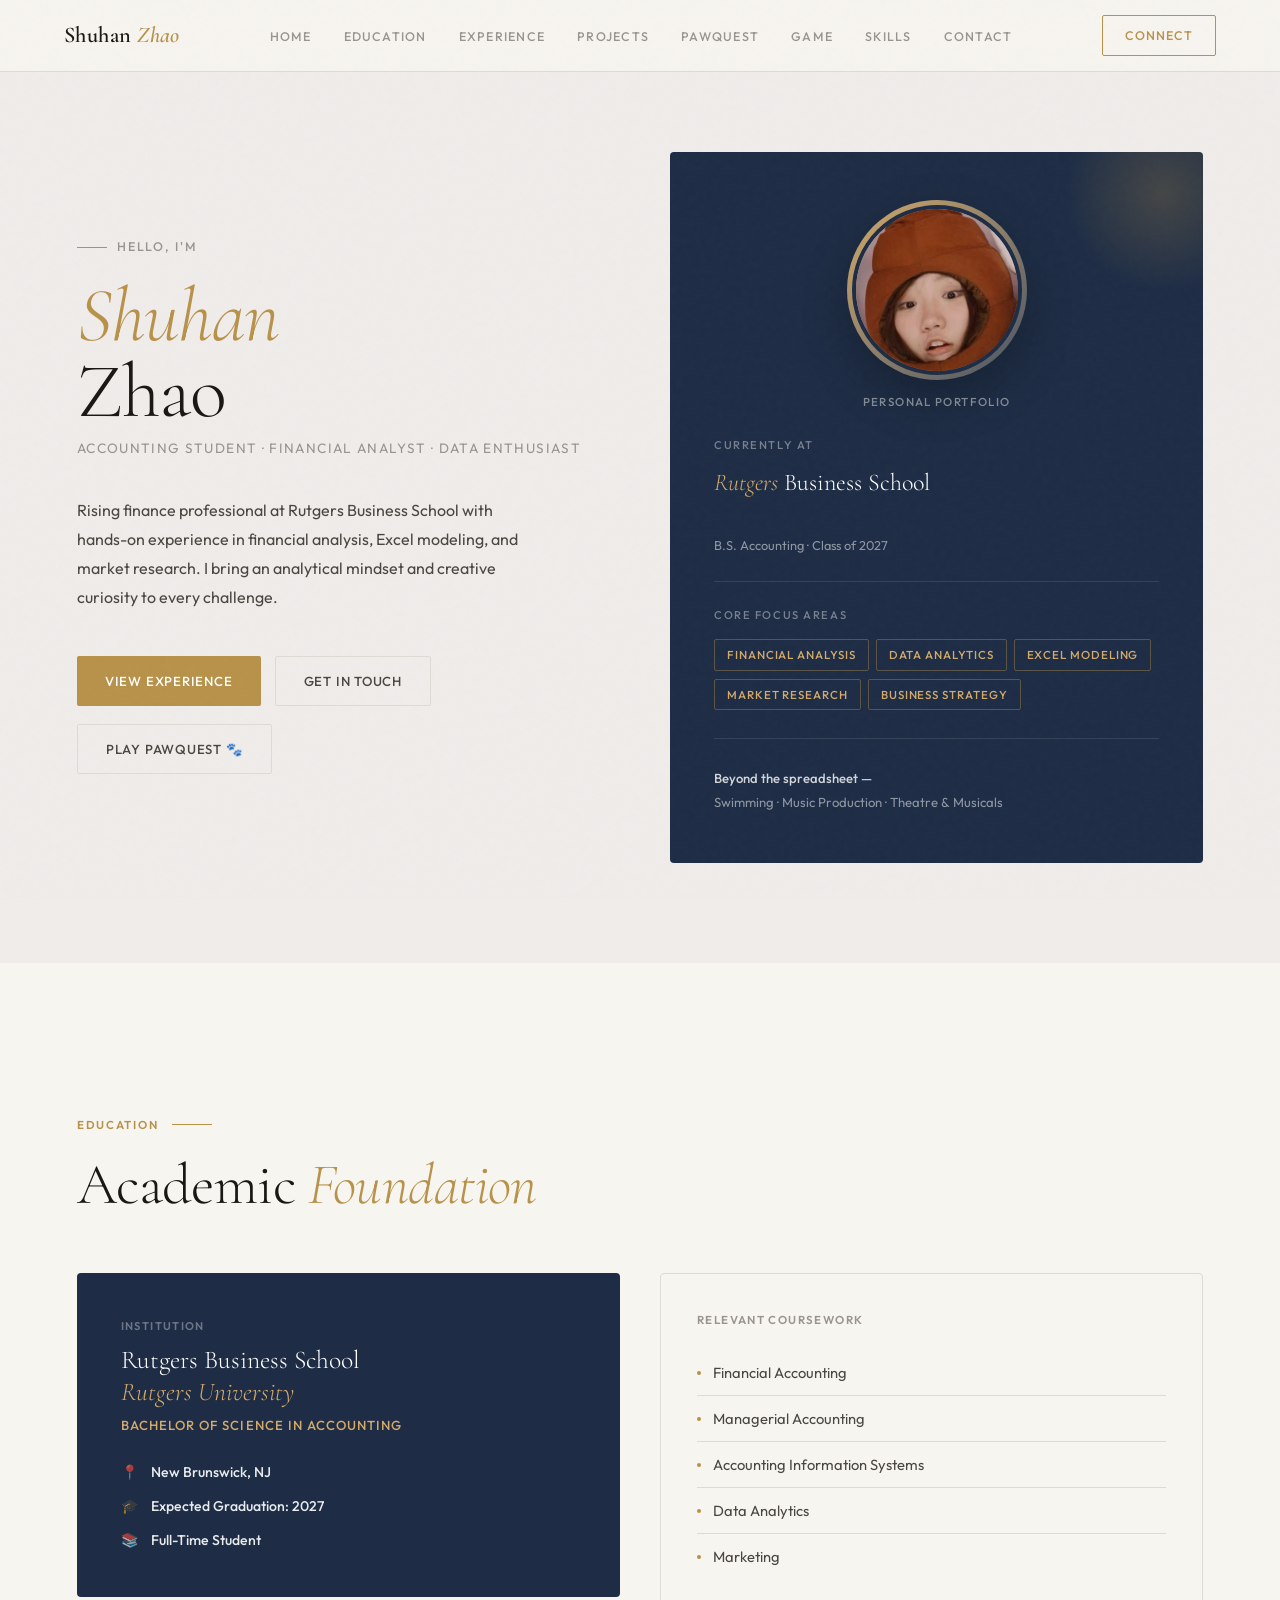
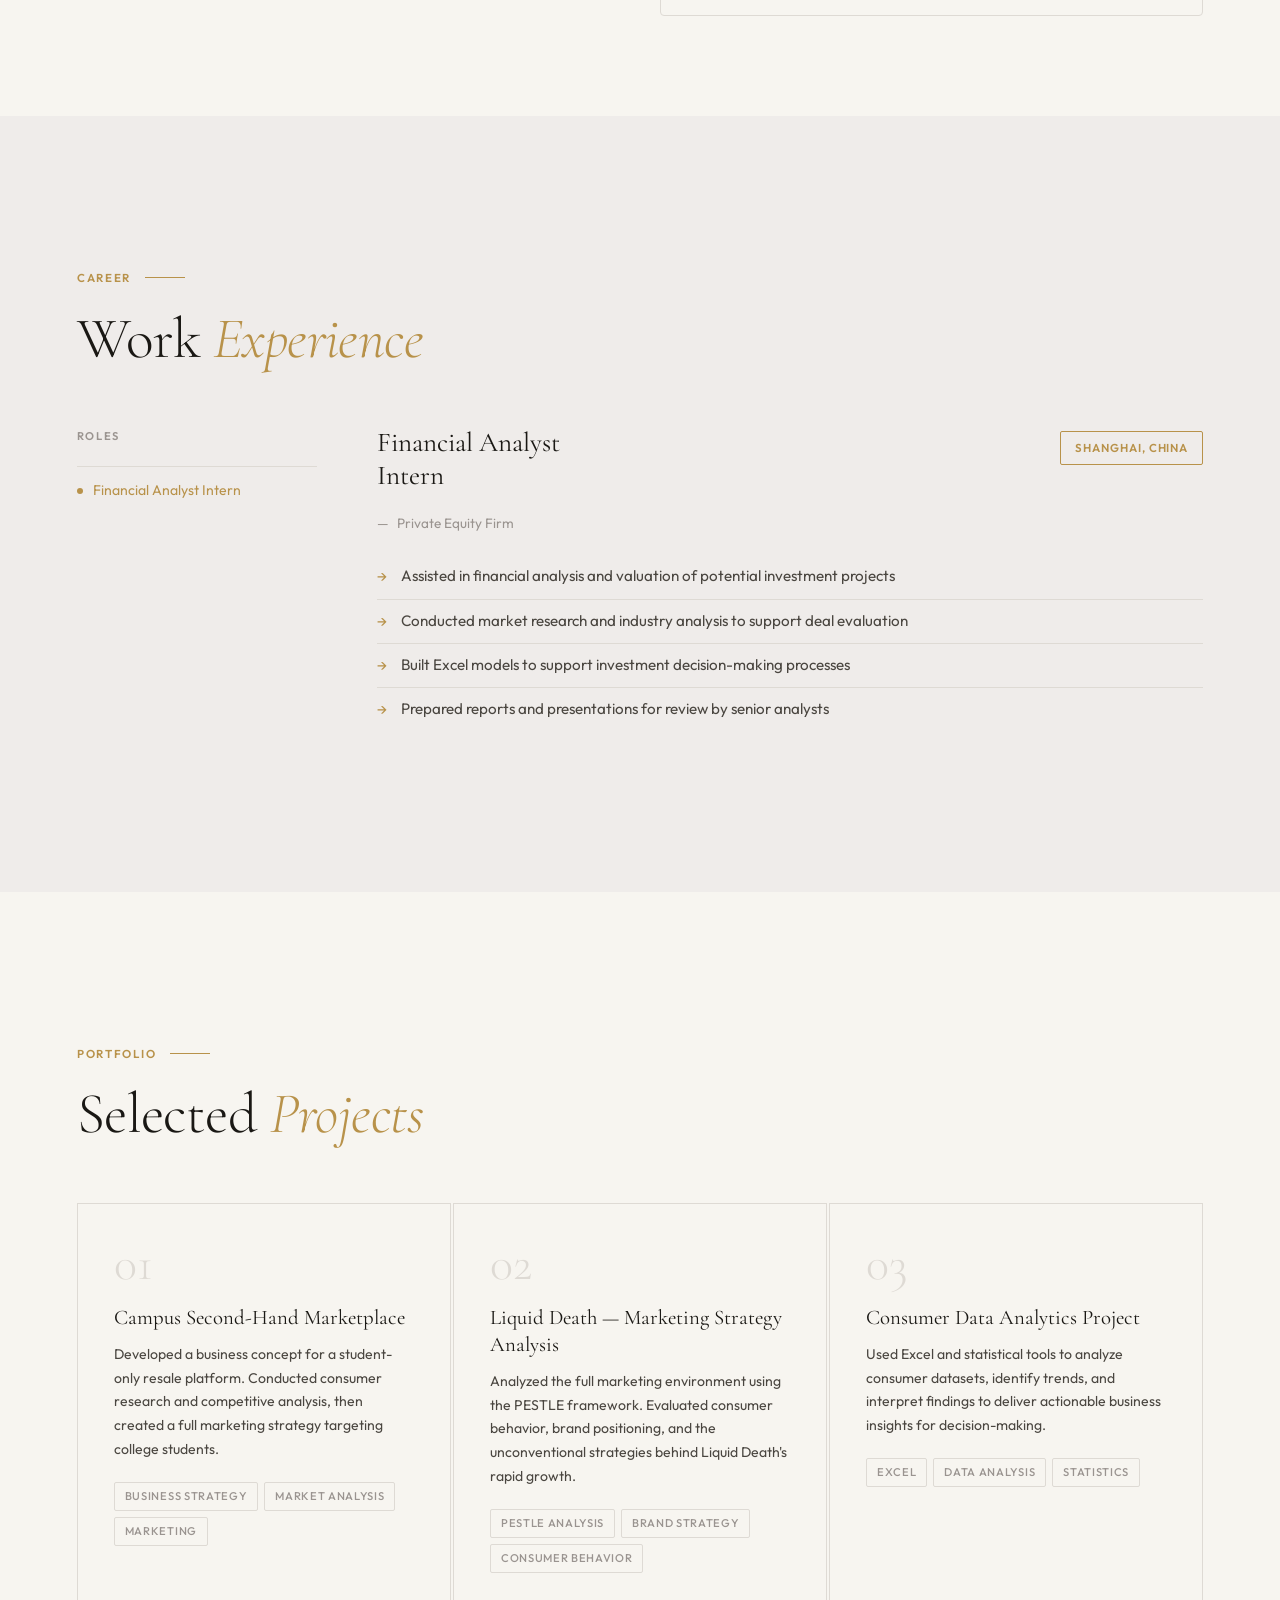
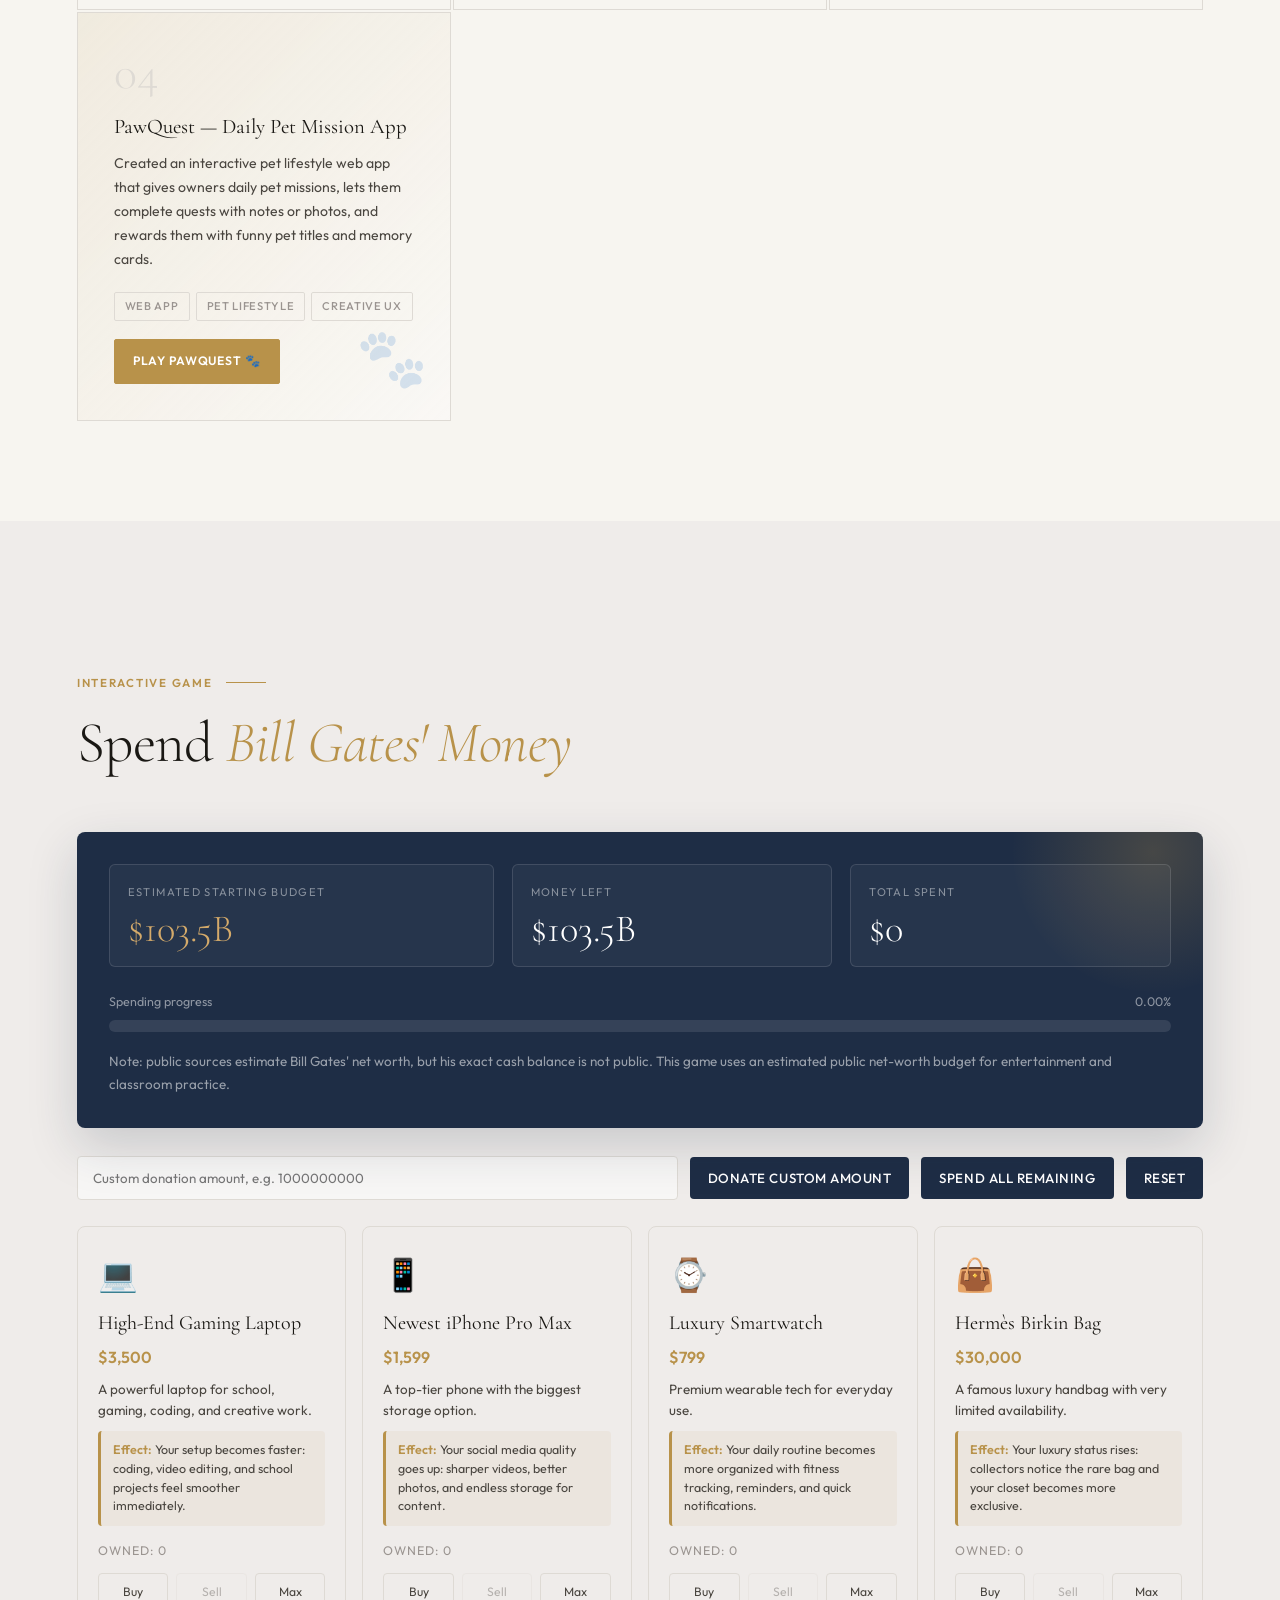
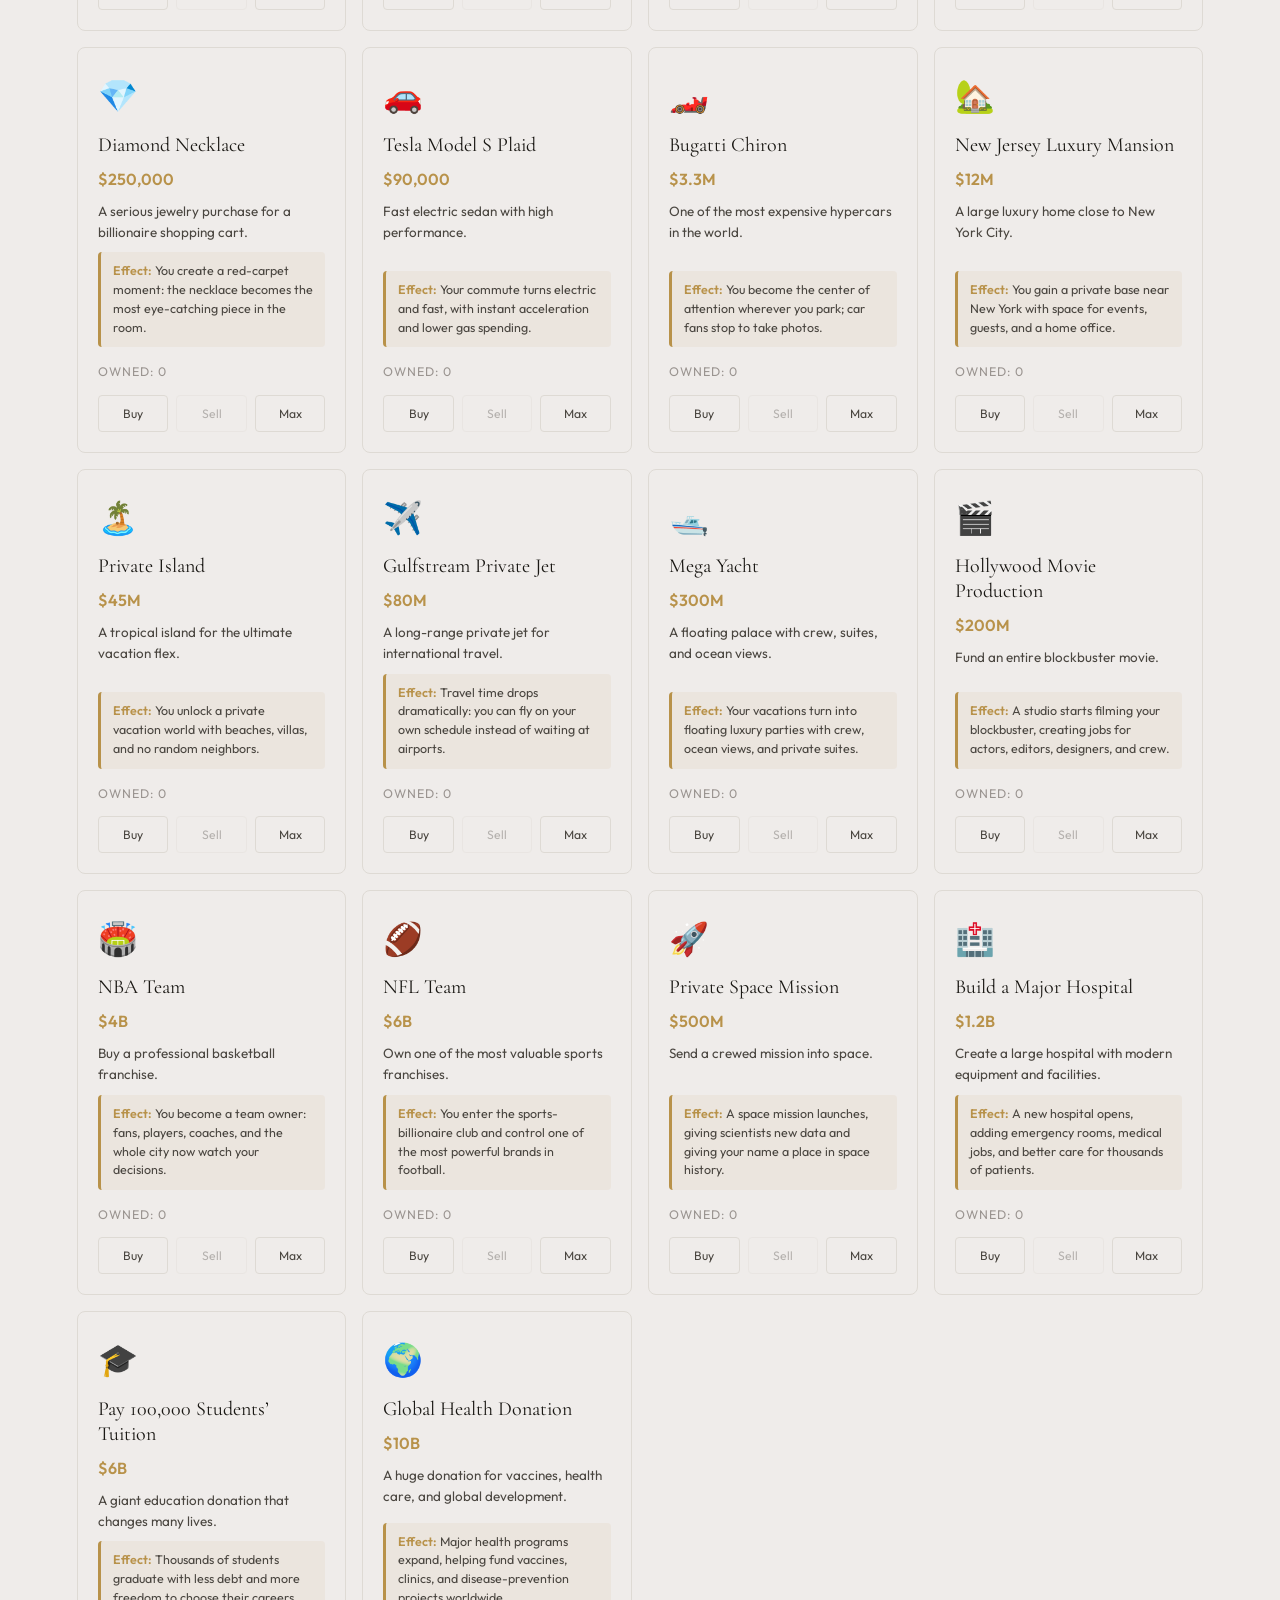
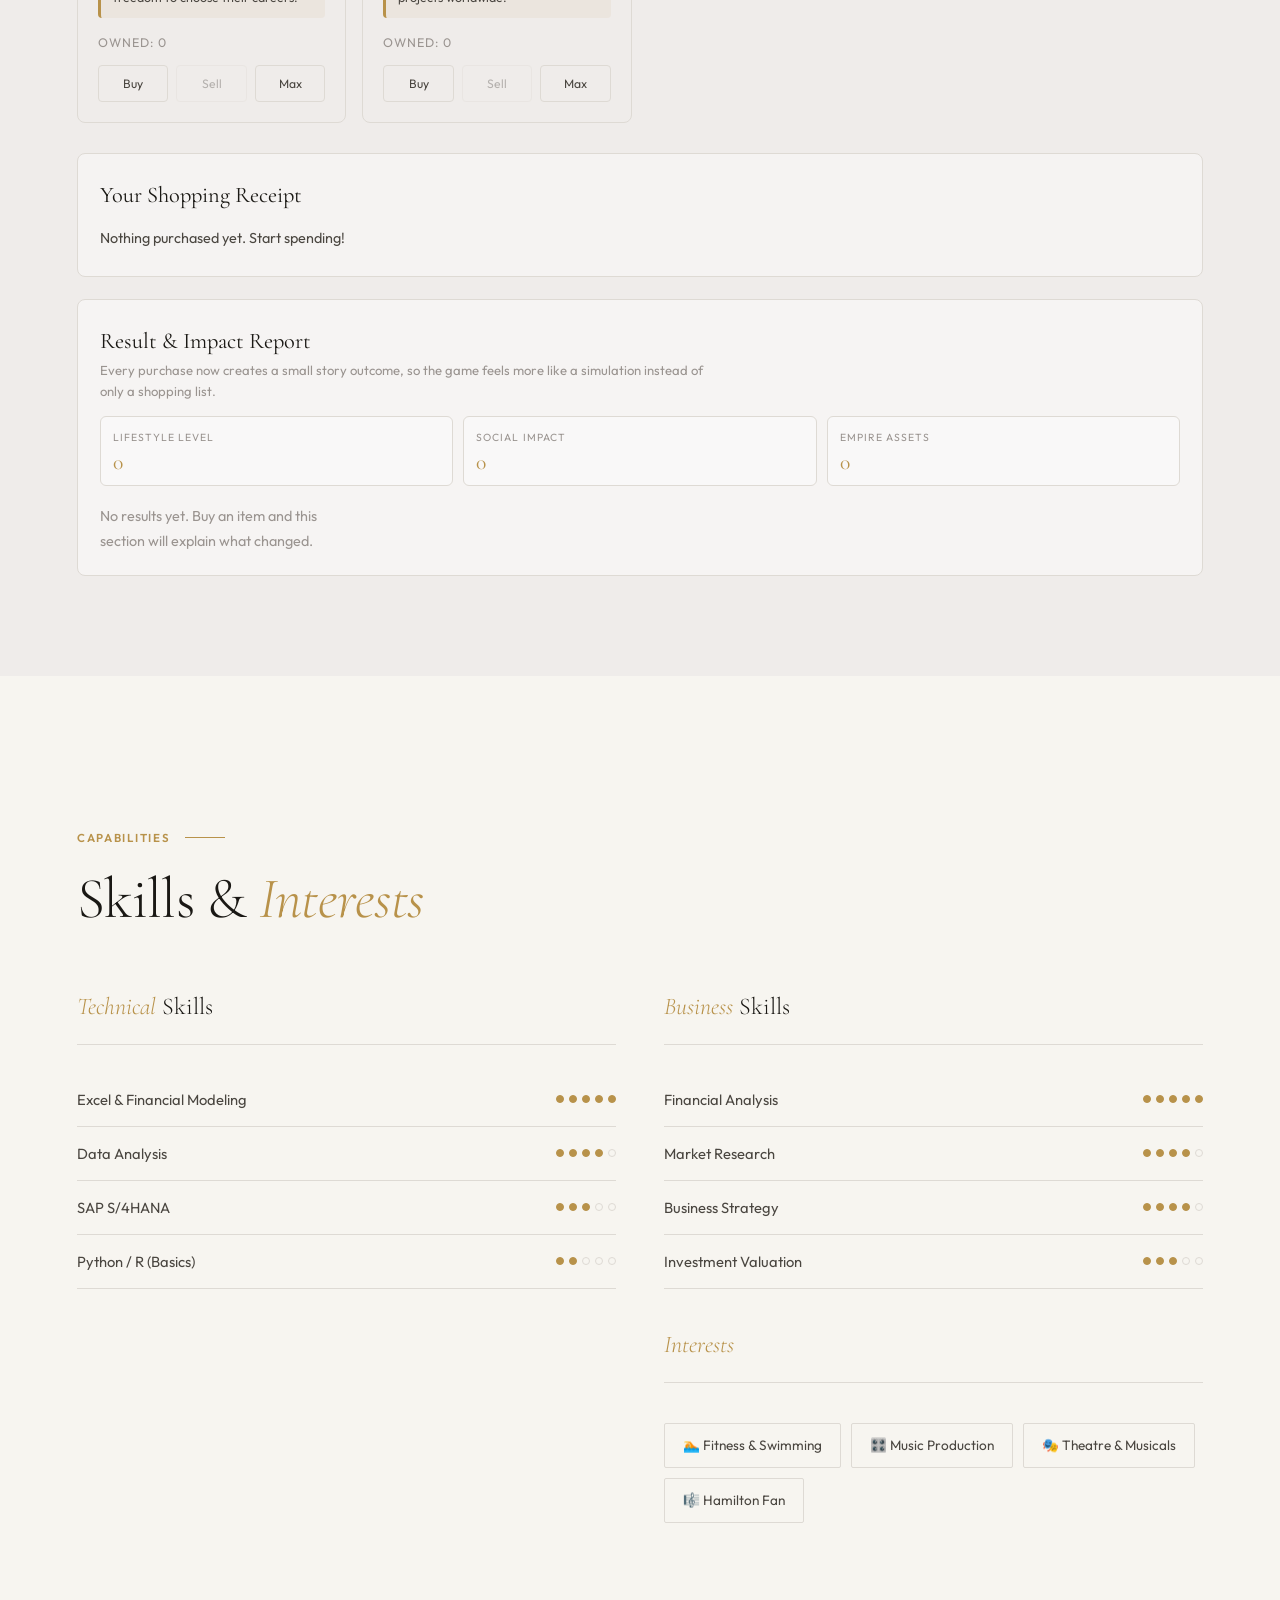
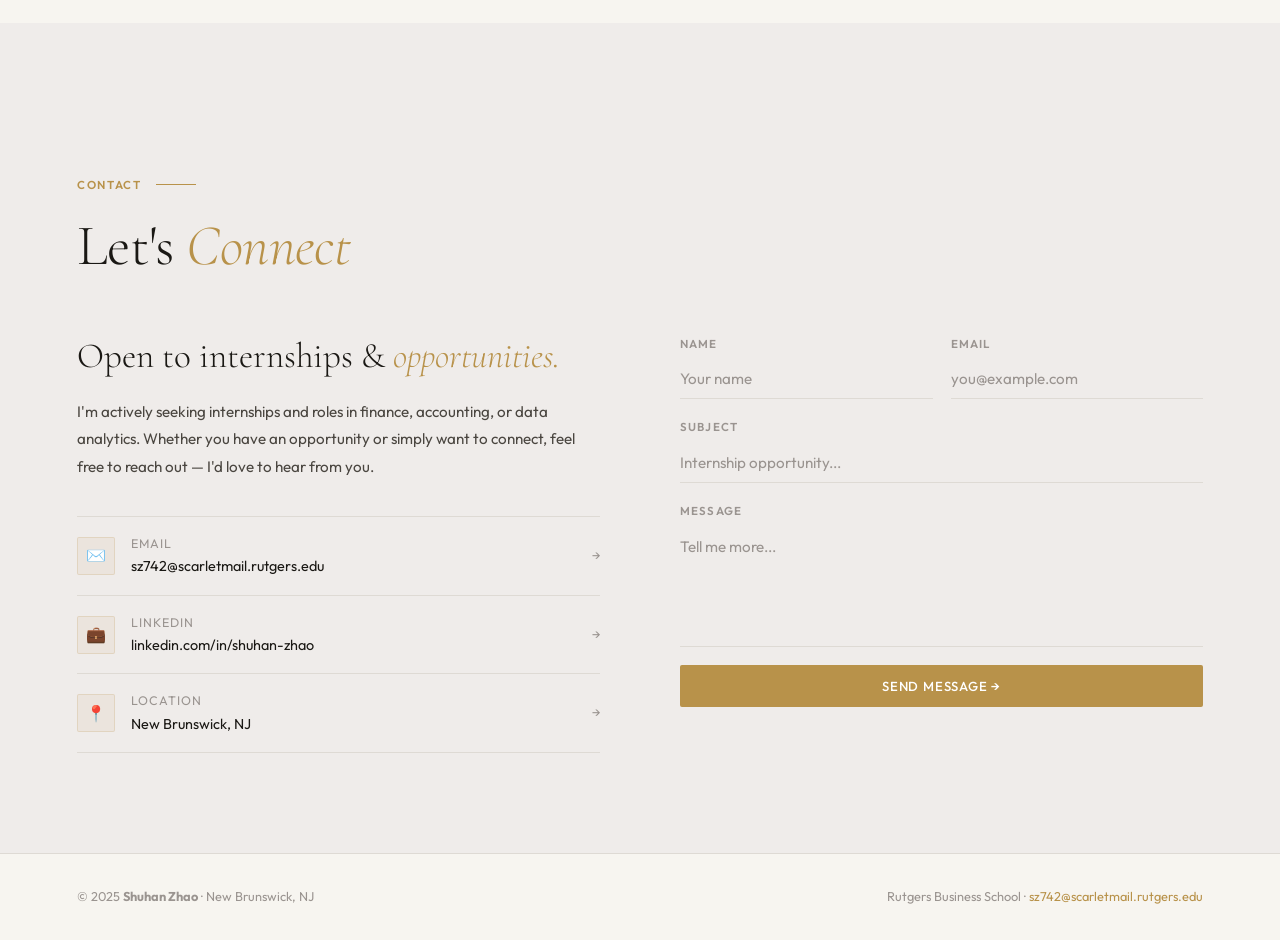
==== shuhan_portfolio_with_pawquest/index.html @ 10c771e4 "Add files via upload" ====
<!DOCTYPE html>
<html lang="en">
<head>
  <meta charset="UTF-8"/>
  <meta name="viewport" content="width=device-width, initial-scale=1.0"/>
  <title>Shuhan Zhao — Portfolio</title>
  <link rel="preconnect" href="https://fonts.googleapis.com">
  <link href="https://fonts.googleapis.com/css2?family=Cormorant+Garamond:ital,wght@0,300;0,400;0,600;0,700;1,300;1,400&family=Outfit:wght@300;400;500;600&display=swap" rel="stylesheet">
  <style>
    *, *::before, *::after { box-sizing: border-box; margin: 0; padding: 0; }
    :root {
      --bg:        #f7f5f0;
      --bg2:       #efecea;
      --ink:       #1a1814;
      --ink2:      #4a4640;
      --muted:     #9a9490;
      --rule:      #dedad4;
      --gold:      #b8924a;
      --gold-l:    #d4aa6a;
      --gold-bg:   rgba(184,146,74,0.08);
      --navy:      #1e2d45;
      --font-serif:'Cormorant Garamond', Georgia, serif;
      --font-sans: 'Outfit', sans-serif;
      --nav-h:     72px;
    }
    html { scroll-behavior: smooth; }
    body { background:var(--bg); color:var(--ink); font-family:var(--font-sans); font-size:16px; line-height:1.7; overflow-x:hidden; }
    body::after {
      content:''; position:fixed; inset:0;
      background-image:url("data:image/svg+xml,%3Csvg viewBox='0 0 200 200' xmlns='http://www.w3.org/2000/svg'%3E%3Cfilter id='n'%3E%3CfeTurbulence type='fractalNoise' baseFrequency='0.75' numOctaves='4' stitchTiles='stitch'/%3E%3C/filter%3E%3Crect width='100%25' height='100%25' filter='url(%23n)' opacity='0.04'/%3E%3C/svg%3E");
      pointer-events:none; z-index:9999; opacity:0.45;
    }

    /* NAV */
    nav { position:fixed; top:0; left:0; right:0; height:var(--nav-h); display:flex; align-items:center; justify-content:space-between; padding:0 clamp(24px,5vw,80px); background:rgba(247,245,240,0.88); backdrop-filter:blur(16px); border-bottom:1px solid var(--rule); z-index:100; }
    .nav-logo { font-family:var(--font-serif); font-size:1.4rem; font-weight:600; letter-spacing:0.02em; color:var(--ink); text-decoration:none; }
    .nav-logo em { color:var(--gold); font-style:italic; }
    .nav-links { display:flex; gap:32px; list-style:none; }
    .nav-links a { font-size:0.78rem; font-weight:500; letter-spacing:0.1em; text-transform:uppercase; color:var(--muted); text-decoration:none; transition:color 0.2s; }
    .nav-links a:hover { color:var(--gold); }
    .nav-cta { font-size:0.78rem; font-weight:500; letter-spacing:0.08em; text-transform:uppercase; padding:9px 22px; border:1px solid var(--gold); border-radius:2px; color:var(--gold); text-decoration:none; transition:all 0.2s; }
    .nav-cta:hover { background:var(--gold); color:#fff; }

    /* SECTIONS */
    section { padding:calc(var(--nav-h) + 80px) clamp(24px,6vw,80px) 100px; }
    section:nth-child(even) { background:var(--bg2); }

    .eyebrow { display:flex; align-items:center; gap:14px; font-size:0.72rem; font-weight:600; letter-spacing:0.15em; text-transform:uppercase; color:var(--gold); margin-bottom:20px; }
    .eyebrow::after { content:''; flex:0 0 40px; height:1px; background:var(--gold); }
    .section-title { font-family:var(--font-serif); font-size:clamp(2.4rem,4.5vw,4rem); font-weight:300; line-height:1.1; letter-spacing:-0.01em; color:var(--ink); margin-bottom:56px; }
    .section-title em { font-style:italic; color:var(--gold); }

    /* HERO */
    #home { min-height:100vh; display:grid; grid-template-columns:1fr 1fr; align-items:center; gap:60px; position:relative; }
    .hero-greeting { font-size:0.78rem; font-weight:500; letter-spacing:0.15em; text-transform:uppercase; color:var(--muted); margin-bottom:20px; display:flex; align-items:center; gap:10px; animation:fadeUp 0.7s ease both; }
    .hero-greeting span { width:30px; height:1px; background:var(--muted); display:inline-block; }
    .hero-name { font-family:var(--font-serif); font-size:clamp(3.5rem,6vw,6.5rem); font-weight:300; line-height:1.0; letter-spacing:-0.01em; margin-bottom:6px; animation:fadeUp 0.7s 0.1s ease both; }
    .hero-name .given { font-style:italic; color:var(--gold); }
    .hero-title-line { font-size:0.85rem; font-weight:400; letter-spacing:0.1em; text-transform:uppercase; color:var(--muted); margin-bottom:36px; animation:fadeUp 0.7s 0.2s ease both; }
    .hero-bio { font-size:1rem; color:var(--ink2); line-height:1.8; max-width:460px; margin-bottom:44px; animation:fadeUp 0.7s 0.3s ease both; }
    .hero-buttons { display:flex; gap:14px; flex-wrap:wrap; animation:fadeUp 0.7s 0.4s ease both; }
    .btn { display:inline-flex; align-items:center; gap:8px; padding:13px 28px; font-family:var(--font-sans); font-size:0.82rem; font-weight:500; letter-spacing:0.06em; text-transform:uppercase; text-decoration:none; border-radius:2px; transition:all 0.22s; cursor:pointer; border:none; }
    .btn-gold { background:var(--gold); color:#fff; }
    .btn-gold:hover { background:var(--navy); transform:translateY(-2px); box-shadow:0 8px 24px rgba(30,45,69,0.2); }
    .btn-ghost { background:transparent; color:var(--ink2); border:1px solid var(--rule); }
    .btn-ghost:hover { border-color:var(--gold); color:var(--gold); }

    .hero-right { animation:fadeUp 0.7s 0.2s ease both; }
    .hero-card { background:var(--navy); border-radius:4px; padding:48px 44px; color:#fff; position:relative; overflow:hidden; }
    .profile-photo-wrap { position:relative; z-index:1; width:180px; height:180px; margin:0 auto 30px; border-radius:50%; padding:5px; background:linear-gradient(135deg,var(--gold-l),rgba(255,255,255,0.18)); box-shadow:0 18px 45px rgba(0,0,0,0.25); }
    .profile-photo { width:100%; height:100%; object-fit:cover; border-radius:50%; border:4px solid var(--navy); display:block; }
    .profile-photo-caption { text-align:center; font-size:0.72rem; font-weight:500; letter-spacing:0.12em; text-transform:uppercase; color:rgba(255,255,255,0.45); margin-top:-18px; margin-bottom:24px; position:relative; z-index:1; }

    .hero-card::before { content:''; position:absolute; top:-60px; right:-60px; width:200px; height:200px; border-radius:50%; background:radial-gradient(circle,rgba(184,146,74,0.25),transparent 70%); }
    .hero-card-label { font-size:0.7rem; font-weight:500; letter-spacing:0.14em; text-transform:uppercase; color:rgba(255,255,255,0.4); margin-bottom:8px; }
    .hero-card-value { font-family:var(--font-serif); font-size:1.5rem; font-weight:300; margin-bottom:32px; color:#fff; }
    .hero-card-value em { color:var(--gold-l); font-style:italic; }
    .hero-card-divider { height:1px; background:rgba(255,255,255,0.1); margin:24px 0; }
    .hero-card-tag { display:inline-block; font-size:0.72rem; font-weight:500; letter-spacing:0.08em; text-transform:uppercase; padding:5px 12px; border:1px solid rgba(184,146,74,0.4); color:var(--gold-l); border-radius:2px; margin:4px 4px 4px 0; }
    .hero-interests { margin-top:28px; font-size:0.82rem; color:rgba(255,255,255,0.5); line-height:1.8; }
    .hero-interests strong { color:rgba(255,255,255,0.8); font-weight:500; }

    /* EDUCATION */
    .edu-block { display:grid; grid-template-columns:1fr 1fr; gap:40px; align-items:start; }
    .edu-main { background:var(--navy); border-radius:4px; padding:44px; color:#fff; }
    .edu-school { font-family:var(--font-serif); font-size:1.6rem; font-weight:300; line-height:1.25; margin-bottom:6px; }
    .edu-degree { font-size:0.82rem; font-weight:500; letter-spacing:0.08em; text-transform:uppercase; color:var(--gold-l); margin-bottom:24px; }
    .edu-meta { display:flex; flex-direction:column; gap:10px; }
    .edu-meta-row { display:flex; align-items:center; gap:12px; font-size:0.88rem; color:rgba(255,255,255,0.65); }
    .edu-meta-row strong { color:rgba(255,255,255,0.9); font-weight:500; }
    .edu-courses { padding:36px; border:1px solid var(--rule); border-radius:4px; }
    .edu-courses h4 { font-size:0.72rem; font-weight:600; letter-spacing:0.12em; text-transform:uppercase; color:var(--muted); margin-bottom:20px; }
    .course-list { list-style:none; }
    .course-list li { display:flex; align-items:center; gap:12px; padding:10px 0; border-bottom:1px solid var(--rule); font-size:0.92rem; color:var(--ink2); }
    .course-list li:last-child { border-bottom:none; }
    .course-list li::before { content:''; width:4px; height:4px; border-radius:50%; background:var(--gold); flex-shrink:0; }

    /* EXPERIENCE */
    .exp-grid { display:grid; grid-template-columns:240px 1fr; gap:60px; }
    .exp-sidebar { position:sticky; top:calc(var(--nav-h) + 40px); height:fit-content; }
    .exp-sidebar-label { font-size:0.7rem; font-weight:600; letter-spacing:0.14em; text-transform:uppercase; color:var(--muted); margin-bottom:20px; }
    .exp-nav-item { display:flex; align-items:center; gap:10px; padding:12px 0; border-top:1px solid var(--rule); font-size:0.88rem; color:var(--muted); cursor:pointer; transition:color 0.2s; text-decoration:none; }
    .exp-nav-item:hover, .exp-nav-item.active { color:var(--gold); }
    .exp-nav-dot { width:6px; height:6px; border-radius:50%; background:var(--rule); flex-shrink:0; transition:background 0.2s; }
    .exp-nav-item:hover .exp-nav-dot, .exp-nav-item.active .exp-nav-dot { background:var(--gold); }
    .exp-entry { padding-bottom:60px; border-bottom:1px solid var(--rule); margin-bottom:60px; }
    .exp-entry:last-child { border-bottom:none; margin-bottom:0; }
    .exp-header { display:flex; align-items:flex-start; justify-content:space-between; gap:20px; margin-bottom:20px; flex-wrap:wrap; }
    .exp-role { font-family:var(--font-serif); font-size:1.7rem; font-weight:400; line-height:1.2; }
    .exp-badge { font-size:0.72rem; font-weight:600; letter-spacing:0.08em; text-transform:uppercase; padding:6px 14px; border:1px solid var(--gold); color:var(--gold); border-radius:2px; white-space:nowrap; margin-top:4px; }
    .exp-company { font-size:0.85rem; color:var(--muted); margin-bottom:20px; display:flex; align-items:center; gap:8px; }
    .exp-company::before { content:'—'; }
    .exp-bullets { list-style:none; }
    .exp-bullets li { display:flex; gap:14px; padding:9px 0; font-size:0.95rem; color:var(--ink2); border-bottom:1px solid var(--rule); line-height:1.6; }
    .exp-bullets li:last-child { border-bottom:none; }
    .exp-bullets li::before { content:'→'; color:var(--gold); flex-shrink:0; margin-top:1px; }

    /* PROJECTS */
    .projects-grid { display:grid; grid-template-columns:repeat(auto-fill,minmax(300px,1fr)); gap:2px; }
    .proj-card { background:var(--bg); border:1px solid var(--rule); padding:36px; transition:all 0.25s; position:relative; }
    section:nth-child(even) .proj-card { background:var(--bg2); }
    .proj-card:hover { background:var(--navy); border-color:var(--navy); color:#fff; transform:translateY(-4px); box-shadow:0 16px 48px rgba(30,45,69,0.2); z-index:2; }
    .proj-card:hover .proj-desc { color:rgba(255,255,255,0.6); }
    .proj-card:hover .proj-tag { border-color:rgba(184,146,74,0.4); color:var(--gold-l); }
    .proj-num { font-family:var(--font-serif); font-size:3rem; font-weight:300; color:var(--rule); line-height:1; margin-bottom:16px; transition:color 0.25s; }
    .proj-card:hover .proj-num { color:rgba(255,255,255,0.12); }
    .proj-name { font-family:var(--font-serif); font-size:1.3rem; font-weight:400; margin-bottom:12px; line-height:1.3; }
    .proj-desc { font-size:0.88rem; color:var(--ink2); line-height:1.7; margin-bottom:20px; transition:color 0.25s; }
    .proj-tags { display:flex; flex-wrap:wrap; gap:6px; }
    .proj-tag { font-size:0.7rem; font-weight:500; letter-spacing:0.06em; text-transform:uppercase; padding:4px 10px; border:1px solid var(--rule); border-radius:2px; color:var(--muted); transition:all 0.25s; }





    /* PAWQUEST PROJECT CARD */
    .proj-card.featured-pawquest {
      background:linear-gradient(135deg,rgba(184,146,74,0.10),rgba(255,255,255,0.35));
      overflow:hidden;
    }
    .proj-card.featured-pawquest::after {
      content:'🐾';
      position:absolute;
      right:22px;
      bottom:14px;
      font-size:3.6rem;
      opacity:0.16;
      pointer-events:none;
    }
    .proj-action {
      display:inline-flex;
      align-items:center;
      justify-content:center;
      margin-top:18px;
      padding:11px 18px;
      border:1px solid var(--gold);
      background:var(--gold);
      color:#fff;
      border-radius:2px;
      font-size:0.76rem;
      font-weight:600;
      letter-spacing:0.07em;
      text-transform:uppercase;
      text-decoration:none;
      transition:all 0.22s;
      position:relative;
      z-index:2;
    }
    .proj-action:hover {
      background:var(--navy);
      border-color:var(--navy);
      transform:translateY(-2px);
    }
    .proj-card:hover .proj-action {
      background:var(--gold-l);
      border-color:var(--gold-l);
      color:var(--navy);
    }
    .hero-buttons .btn {
      margin-bottom:4px;
    }

    /* BILL GATES MONEY GAME */
    .game-panel { background:var(--navy); color:#fff; border-radius:8px; padding:32px; box-shadow:0 18px 50px rgba(30,45,69,0.18); position:relative; overflow:hidden; margin-bottom:28px; }
    .game-panel::before { content:''; position:absolute; top:-120px; right:-90px; width:280px; height:280px; border-radius:50%; background:radial-gradient(circle,rgba(184,146,74,0.26),transparent 72%); }
    .game-top { position:relative; z-index:1; display:grid; grid-template-columns:1.2fr 1fr 1fr; gap:18px; align-items:stretch; }
    .game-stat { border:1px solid rgba(255,255,255,0.12); border-radius:6px; padding:18px; background:rgba(255,255,255,0.04); }
    .game-stat-label { font-size:0.7rem; letter-spacing:0.12em; text-transform:uppercase; color:rgba(255,255,255,0.45); margin-bottom:8px; }
    .game-stat-value { font-family:var(--font-serif); font-size:clamp(1.7rem,3vw,2.6rem); line-height:1; font-weight:300; color:#fff; }
    .game-stat-value.gold { color:var(--gold-l); }
    .progress-wrap { position:relative; z-index:1; margin-top:24px; }
    .progress-labels { display:flex; justify-content:space-between; font-size:0.78rem; color:rgba(255,255,255,0.5); margin-bottom:8px; }
    .progress-bar { width:100%; height:12px; background:rgba(255,255,255,0.10); border-radius:999px; overflow:hidden; }
    .progress-fill { height:100%; width:0%; background:linear-gradient(90deg,var(--gold),var(--gold-l)); border-radius:999px; transition:width 0.25s ease; }
    .game-note { position:relative; z-index:1; margin-top:18px; color:rgba(255,255,255,0.55); font-size:0.84rem; line-height:1.7; }
    .game-controls { display:flex; flex-wrap:wrap; gap:12px; margin:26px 0; align-items:center; }
    .game-controls input { flex:1 1 280px; min-width:240px; padding:13px 15px; border:1px solid var(--rule); border-radius:4px; background:rgba(255,255,255,0.55); font-family:var(--font-sans); outline:none; color:var(--ink); }
    .game-controls button { padding:13px 18px; border:none; border-radius:4px; background:var(--navy); color:#fff; font-family:var(--font-sans); font-weight:500; letter-spacing:0.04em; text-transform:uppercase; cursor:pointer; transition:all 0.2s; }
    .game-controls button:hover { background:var(--gold); transform:translateY(-2px); }
    .shop-grid { display:grid; grid-template-columns:repeat(auto-fill,minmax(260px,1fr)); gap:16px; }
    .shop-card { background:var(--bg); border:1px solid var(--rule); border-radius:8px; padding:20px; transition:all 0.22s; display:flex; flex-direction:column; min-height:230px; }
    section:nth-child(even) .shop-card { background:var(--bg2); }
    .shop-card:hover { transform:translateY(-4px); box-shadow:0 14px 36px rgba(30,45,69,0.14); border-color:rgba(184,146,74,0.45); }
    .item-emoji { font-size:2rem; margin-bottom:10px; }
    .item-name { font-family:var(--font-serif); font-size:1.25rem; line-height:1.25; margin-bottom:8px; }
    .item-price { color:var(--gold); font-weight:600; margin-bottom:8px; }
    .item-desc { color:var(--ink2); font-size:0.84rem; line-height:1.55; margin-bottom:10px; flex:1; }
    .item-result { font-size:0.78rem; line-height:1.5; color:var(--ink2); background:var(--gold-bg); border-left:3px solid var(--gold); padding:10px 12px; border-radius:4px; margin-bottom:14px; }
    .item-result strong { color:var(--gold); font-weight:600; }
    .item-count { font-size:0.78rem; color:var(--muted); text-transform:uppercase; letter-spacing:0.08em; margin-bottom:12px; }
    .item-actions { display:grid; grid-template-columns:1fr 1fr 1fr; gap:8px; }
    .item-actions button { padding:10px 8px; border:1px solid var(--rule); border-radius:4px; background:transparent; cursor:pointer; font-family:var(--font-sans); font-size:0.76rem; color:var(--ink2); transition:all 0.2s; }
    .item-actions button:hover:not(:disabled) { background:var(--gold); border-color:var(--gold); color:#fff; }
    .item-actions button:disabled { opacity:0.35; cursor:not-allowed; }
    .inventory-box { margin-top:30px; border:1px solid var(--rule); border-radius:8px; padding:22px; background:rgba(255,255,255,0.35); }
    .inventory-title { font-family:var(--font-serif); font-size:1.4rem; margin-bottom:12px; }
    .inventory-list { color:var(--ink2); font-size:0.9rem; line-height:1.8; min-height:28px; }
    .result-flash { margin-top:16px; padding:15px 18px; border-radius:8px; background:var(--navy); color:#fff; display:none; line-height:1.55; box-shadow:0 10px 28px rgba(30,45,69,0.14); }
    .result-flash strong { color:var(--gold-l); }
    .impact-box { margin-top:22px; border:1px solid var(--rule); border-radius:8px; padding:22px; background:rgba(255,255,255,0.42); }
    .impact-header { display:flex; align-items:flex-start; justify-content:space-between; gap:18px; flex-wrap:wrap; margin-bottom:14px; }
    .impact-title { font-family:var(--font-serif); font-size:1.4rem; }
    .impact-subtitle { color:var(--muted); font-size:0.82rem; line-height:1.6; max-width:620px; }
    .impact-metrics { display:grid; grid-template-columns:repeat(3,1fr); gap:10px; margin:14px 0 18px; }
    .impact-metric { border:1px solid var(--rule); border-radius:6px; padding:12px; background:rgba(255,255,255,0.35); }
    .impact-metric-label { font-size:0.65rem; letter-spacing:0.1em; text-transform:uppercase; color:var(--muted); margin-bottom:5px; }
    .impact-metric-value { font-family:var(--font-serif); font-size:1.35rem; color:var(--gold); line-height:1; }
    .impact-list { display:grid; grid-template-columns:repeat(auto-fill,minmax(260px,1fr)); gap:12px; }
    .impact-card { border:1px solid var(--rule); border-radius:6px; padding:14px; background:var(--bg); color:var(--ink2); font-size:0.86rem; line-height:1.65; }
    section:nth-child(even) .impact-card { background:var(--bg2); }
    .impact-card strong { color:var(--ink); display:block; margin-bottom:4px; }
    .impact-empty { color:var(--muted); font-size:0.9rem; line-height:1.7; }
    .game-finish { margin-top:18px; padding:18px; border-radius:8px; border:1px solid rgba(184,146,74,0.35); background:var(--gold-bg); color:var(--ink2); display:none; }
    .game-finish strong { color:var(--gold); }
    @media (max-width:900px) { .game-top { grid-template-columns:1fr; } .item-actions { grid-template-columns:1fr; } .impact-metrics { grid-template-columns:1fr; } }

    /* SKILLS */
    .skills-wrapper { display:grid; grid-template-columns:1fr 1fr; gap:48px; }
    .skill-col-title { font-family:var(--font-serif); font-size:1.5rem; font-weight:300; margin-bottom:28px; padding-bottom:16px; border-bottom:1px solid var(--rule); }
    .skill-col-title em { font-style:italic; color:var(--gold); }
    .skill-row { display:flex; align-items:center; justify-content:space-between; padding:14px 0; border-bottom:1px solid var(--rule); }
    .skill-name { font-size:0.92rem; font-weight:400; color:var(--ink2); }
    .skill-dots { display:flex; gap:5px; }
    .skill-dot { width:8px; height:8px; border-radius:50%; border:1px solid var(--rule); background:transparent; }
    .skill-dot.filled { background:var(--gold); border-color:var(--gold); }
    .interests-row { display:flex; flex-wrap:wrap; gap:10px; margin-top:40px; }
    .interest-chip { display:flex; align-items:center; gap:8px; padding:10px 18px; background:var(--bg); border:1px solid var(--rule); border-radius:2px; font-size:0.85rem; color:var(--ink2); transition:all 0.2s; }
    section:nth-child(even) .interest-chip { background:var(--bg2); }
    .interest-chip:hover { border-color:var(--gold); color:var(--gold); }

    /* CONTACT */
    .contact-layout { display:grid; grid-template-columns:1fr 1fr; gap:80px; align-items:start; }
    .contact-left h3 { font-family:var(--font-serif); font-size:2.2rem; font-weight:300; line-height:1.25; margin-bottom:20px; }
    .contact-left h3 em { font-style:italic; color:var(--gold); }
    .contact-left p { font-size:0.95rem; color:var(--ink2); line-height:1.8; margin-bottom:36px; }
    .contact-item { display:flex; align-items:center; gap:16px; padding:16px 0; border-bottom:1px solid var(--rule); text-decoration:none; color:var(--ink); transition:all 0.2s; }
    .contact-item:hover { color:var(--gold); padding-left:8px; }
    .contact-item:first-of-type { border-top:1px solid var(--rule); }
    .ci-icon { width:38px; height:38px; background:var(--gold-bg); border:1px solid rgba(184,146,74,0.2); border-radius:2px; display:flex; align-items:center; justify-content:center; font-size:1rem; flex-shrink:0; }
    .ci-label { font-size:0.78rem; color:var(--muted); text-transform:uppercase; letter-spacing:0.08em; }
    .ci-value { font-size:0.9rem; font-weight:400; }
    .ci-arrow { margin-left:auto; color:var(--muted); font-size:0.8rem; transition:transform 0.2s; }
    .contact-item:hover .ci-arrow { transform:translateX(4px); color:var(--gold); }
    .contact-form { display:flex; flex-direction:column; gap:18px; }
    .form-row { display:grid; grid-template-columns:1fr 1fr; gap:18px; }
    .fgroup { display:flex; flex-direction:column; gap:6px; }
    .flabel { font-size:0.72rem; font-weight:600; letter-spacing:0.1em; text-transform:uppercase; color:var(--muted); }
    .finput, .ftextarea { background:transparent; border:none; border-bottom:1px solid var(--rule); padding:10px 0; font-family:var(--font-sans); font-size:0.95rem; color:var(--ink); outline:none; transition:border-color 0.2s; resize:none; }
    .finput:focus, .ftextarea:focus { border-color:var(--gold); }
    .finput::placeholder, .ftextarea::placeholder { color:var(--muted); }
    .ftextarea { min-height:120px; }

    /* FOOTER */
    footer { padding:32px clamp(24px,6vw,80px); border-top:1px solid var(--rule); display:flex; justify-content:space-between; align-items:center; flex-wrap:wrap; gap:12px; font-size:0.8rem; color:var(--muted); }
    footer a { color:var(--gold); text-decoration:none; }

    @keyframes fadeUp { from{opacity:0;transform:translateY(20px)} to{opacity:1;transform:translateY(0)} }
    .reveal { opacity:1; transform:none; transition:none; }
    .reveal.visible { opacity:1; transform:none; }

    ::-webkit-scrollbar { width:4px; }
    ::-webkit-scrollbar-track { background:var(--bg); }
    ::-webkit-scrollbar-thumb { background:var(--rule); }

    @media (max-width:900px) {
      #home { grid-template-columns:1fr; }
      .hero-right { display:none; }
      .edu-block, .exp-grid, .skills-wrapper, .contact-layout { grid-template-columns:1fr; }
      .exp-sidebar { display:none; }
      .form-row { grid-template-columns:1fr; }
      .nav-links { display:none; }
    }
  </style>
</head>
<body>

<nav>
  <a href="#home" class="nav-logo">Shuhan <em>Zhao</em></a>
  <ul class="nav-links">
    <li><a href="#home">Home</a></li>
    <li><a href="#education">Education</a></li>
    <li><a href="#experience">Experience</a></li>
    <li><a href="#projects">Projects</a></li>
    <li><a href="pawquest/" target="_blank">PawQuest</a></li>
    <li><a href="#billgates-game">Game</a></li>
    <li><a href="#skills">Skills</a></li>
    <li><a href="#contact">Contact</a></li>
  </ul>
  <a href="#contact" class="nav-cta">Connect</a>
</nav>

<!-- HOME -->
<section id="home">
  <div class="hero-left">
    <div class="hero-greeting"><span></span>Hello, I'm</div>
    <h1 class="hero-name"><span class="given">Shuhan</span><br>Zhao</h1>
    <div class="hero-title-line">Accounting Student · Financial Analyst · Data Enthusiast</div>
    <p class="hero-bio">Rising finance professional at Rutgers Business School with hands-on experience in financial analysis, Excel modeling, and market research. I bring an analytical mindset and creative curiosity to every challenge.</p>
    <div class="hero-buttons">
      <a href="#experience" class="btn btn-gold">View Experience</a>
      <a href="#contact" class="btn btn-ghost">Get in Touch</a>
      <a href="pawquest/" target="_blank" class="btn btn-ghost">Play PawQuest 🐾</a>
    </div>
  </div>
  <div class="hero-right">
    <div class="hero-card">
      <div class="profile-photo-wrap"><img src="assets/profile.jpg" alt="Shuhan Zhao profile photo in a playful costume" class="profile-photo"></div>
      <div class="profile-photo-caption">Personal Portfolio</div>
      <div class="hero-card-label">Currently at</div>
      <div class="hero-card-value"><em>Rutgers</em> Business School</div>
      <div style="font-size:0.8rem;color:rgba(255,255,255,0.5);">B.S. Accounting · Class of 2027</div>
      <div class="hero-card-divider"></div>
      <div class="hero-card-label" style="margin-bottom:10px;">Core Focus Areas</div>
      <span class="hero-card-tag">Financial Analysis</span>
      <span class="hero-card-tag">Data Analytics</span>
      <span class="hero-card-tag">Excel Modeling</span>
      <span class="hero-card-tag">Market Research</span>
      <span class="hero-card-tag">Business Strategy</span>
      <div class="hero-card-divider"></div>
      <div class="hero-interests"><strong>Beyond the spreadsheet —</strong><br>Swimming · Music Production · Theatre &amp; Musicals</div>
    </div>
  </div>
</section>

<!-- EDUCATION -->
<section id="education">
  <div class="eyebrow reveal">Education</div>
  <h2 class="section-title reveal">Academic <em>Foundation</em></h2>
  <div class="edu-block">
    <div class="edu-main reveal">
      <div style="font-size:0.7rem;font-weight:600;letter-spacing:0.12em;text-transform:uppercase;color:rgba(255,255,255,0.35);margin-bottom:8px;">Institution</div>
      <div class="edu-school">Rutgers Business School<br><em style="color:var(--gold-l);font-style:italic;">Rutgers University</em></div>
      <div class="edu-degree">Bachelor of Science in Accounting</div>
      <div class="edu-meta">
        <div class="edu-meta-row">📍 <strong>New Brunswick, NJ</strong></div>
        <div class="edu-meta-row">🎓 <strong>Expected Graduation: 2027</strong></div>
        <div class="edu-meta-row">📚 <strong>Full-Time Student</strong></div>
      </div>
    </div>
    <div class="edu-courses reveal" style="animation-delay:0.1s">
      <h4>Relevant Coursework</h4>
      <ul class="course-list">
        <li>Financial Accounting</li>
        <li>Managerial Accounting</li>
        <li>Accounting Information Systems</li>
        <li>Data Analytics</li>
        <li>Marketing</li>
      </ul>
    </div>
  </div>
</section>

<!-- EXPERIENCE -->
<section id="experience">
  <div class="eyebrow reveal">Career</div>
  <h2 class="section-title reveal">Work <em>Experience</em></h2>
  <div class="exp-grid">
    <div class="exp-sidebar reveal">
      <div class="exp-sidebar-label">Roles</div>
      <a href="#exp-pe" class="exp-nav-item active">
        <span class="exp-nav-dot"></span>Financial Analyst Intern
      </a>
    </div>
    <div>
      <div class="exp-entry reveal" id="exp-pe">
        <div class="exp-header">
          <div class="exp-role">Financial Analyst<br>Intern</div>
          <div class="exp-badge">Shanghai, China</div>
        </div>
        <div class="exp-company">Private Equity Firm</div>
        <ul class="exp-bullets">
          <li>Assisted in financial analysis and valuation of potential investment projects</li>
          <li>Conducted market research and industry analysis to support deal evaluation</li>
          <li>Built Excel models to support investment decision-making processes</li>
          <li>Prepared reports and presentations for review by senior analysts</li>
        </ul>
      </div>
    </div>
  </div>
</section>

<!-- PROJECTS -->
<section id="projects">
  <div class="eyebrow reveal">Portfolio</div>
  <h2 class="section-title reveal">Selected <em>Projects</em></h2>
  <div class="projects-grid">
    <div class="proj-card reveal">
      <div class="proj-num">01</div>
      <div class="proj-name">Campus Second-Hand Marketplace</div>
      <p class="proj-desc">Developed a business concept for a student-only resale platform. Conducted consumer research and competitive analysis, then created a full marketing strategy targeting college students.</p>
      <div class="proj-tags">
        <span class="proj-tag">Business Strategy</span>
        <span class="proj-tag">Market Analysis</span>
        <span class="proj-tag">Marketing</span>
      </div>
    </div>
    <div class="proj-card reveal" style="animation-delay:0.1s">
      <div class="proj-num">02</div>
      <div class="proj-name">Liquid Death — Marketing Strategy Analysis</div>
      <p class="proj-desc">Analyzed the full marketing environment using the PESTLE framework. Evaluated consumer behavior, brand positioning, and the unconventional strategies behind Liquid Death's rapid growth.</p>
      <div class="proj-tags">
        <span class="proj-tag">PESTLE Analysis</span>
        <span class="proj-tag">Brand Strategy</span>
        <span class="proj-tag">Consumer Behavior</span>
      </div>
    </div>
    <div class="proj-card reveal" style="animation-delay:0.2s">
      <div class="proj-num">03</div>
      <div class="proj-name">Consumer Data Analytics Project</div>
      <p class="proj-desc">Used Excel and statistical tools to analyze consumer datasets, identify trends, and interpret findings to deliver actionable business insights for decision-making.</p>
      <div class="proj-tags">
        <span class="proj-tag">Excel</span>
        <span class="proj-tag">Data Analysis</span>
        <span class="proj-tag">Statistics</span>
      </div>
    </div>
    <div class="proj-card featured-pawquest reveal" style="animation-delay:0.3s">
      <div class="proj-num">04</div>
      <div class="proj-name">PawQuest — Daily Pet Mission App</div>
      <p class="proj-desc">Created an interactive pet lifestyle web app that gives owners daily pet missions, lets them complete quests with notes or photos, and rewards them with funny pet titles and memory cards.</p>
      <div class="proj-tags">
        <span class="proj-tag">Web App</span>
        <span class="proj-tag">Pet Lifestyle</span>
        <span class="proj-tag">Creative UX</span>
      </div>
      <a class="proj-action" href="pawquest/" target="_blank">Play PawQuest 🐾</a>
    </div>

  </div>
</section>


<!-- BILL GATES MONEY GAME -->
<section id="billgates-game">
  <div class="eyebrow reveal">Interactive Game</div>
  <h2 class="section-title reveal">Spend <em>Bill Gates' Money</em></h2>
  <div class="game-panel reveal">
    <div class="game-top">
      <div class="game-stat">
        <div class="game-stat-label">Estimated Starting Budget</div>
        <div class="game-stat-value gold" id="startingBudget">$103.5B</div>
      </div>
      <div class="game-stat">
        <div class="game-stat-label">Money Left</div>
        <div class="game-stat-value" id="moneyLeft">$103.5B</div>
      </div>
      <div class="game-stat">
        <div class="game-stat-label">Total Spent</div>
        <div class="game-stat-value" id="moneySpent">$0</div>
      </div>
    </div>
    <div class="progress-wrap">
      <div class="progress-labels"><span>Spending progress</span><span id="spentPercent">0%</span></div>
      <div class="progress-bar"><div class="progress-fill" id="progressFill"></div></div>
    </div>
    <p class="game-note">Note: public sources estimate Bill Gates' net worth, but his exact cash balance is not public. This game uses an estimated public net-worth budget for entertainment and classroom practice.</p>
  </div>

  <div class="game-controls reveal">
    <input type="number" id="donationAmount" min="1" step="1000000" placeholder="Custom donation amount, e.g. 1000000000">
    <button id="donateBtn">Donate Custom Amount</button>
    <button id="spendRestBtn">Spend All Remaining</button>
    <button id="resetGameBtn">Reset</button>
  </div>

  <div class="shop-grid reveal" id="shopGrid"></div>

  <div class="inventory-box reveal">
    <div class="inventory-title">Your Shopping Receipt</div>
    <div class="inventory-list" id="inventoryList">Nothing purchased yet. Start spending!</div>
    <div class="result-flash" id="latestResult"><strong>Latest result:</strong> Buy something to see what happens.</div>
    <div class="game-finish" id="gameFinish"><strong>You spent it all.</strong> Congratulations — Bill Gates' estimated fortune is now $0 in this game.</div>
  </div>

  <div class="impact-box reveal">
    <div class="impact-header">
      <div>
        <div class="impact-title">Result &amp; Impact Report</div>
        <div class="impact-subtitle">Every purchase now creates a small story outcome, so the game feels more like a simulation instead of only a shopping list.</div>
      </div>
    </div>
    <div class="impact-metrics">
      <div class="impact-metric"><div class="impact-metric-label">Lifestyle Level</div><div class="impact-metric-value" id="luxuryScore">0</div></div>
      <div class="impact-metric"><div class="impact-metric-label">Social Impact</div><div class="impact-metric-value" id="impactScore">0</div></div>
      <div class="impact-metric"><div class="impact-metric-label">Empire Assets</div><div class="impact-metric-value" id="empireScore">0</div></div>
    </div>
    <div class="impact-list" id="effectsList">
      <div class="impact-empty">No results yet. Buy an item and this section will explain what changed.</div>
    </div>
  </div>
</section>

<!-- SKILLS -->
<section id="skills">
  <div class="eyebrow reveal">Capabilities</div>
  <h2 class="section-title reveal">Skills &amp; <em>Interests</em></h2>
  <div class="skills-wrapper">
    <div class="reveal">
      <div class="skill-col-title"><em>Technical</em> Skills</div>
      <div class="skill-row"><span class="skill-name">Excel &amp; Financial Modeling</span><div class="skill-dots"><div class="skill-dot filled"></div><div class="skill-dot filled"></div><div class="skill-dot filled"></div><div class="skill-dot filled"></div><div class="skill-dot filled"></div></div></div>
      <div class="skill-row"><span class="skill-name">Data Analysis</span><div class="skill-dots"><div class="skill-dot filled"></div><div class="skill-dot filled"></div><div class="skill-dot filled"></div><div class="skill-dot filled"></div><div class="skill-dot"></div></div></div>
      <div class="skill-row"><span class="skill-name">SAP S/4HANA</span><div class="skill-dots"><div class="skill-dot filled"></div><div class="skill-dot filled"></div><div class="skill-dot filled"></div><div class="skill-dot"></div><div class="skill-dot"></div></div></div>
      <div class="skill-row"><span class="skill-name">Python / R (Basics)</span><div class="skill-dots"><div class="skill-dot filled"></div><div class="skill-dot filled"></div><div class="skill-dot"></div><div class="skill-dot"></div><div class="skill-dot"></div></div></div>
    </div>
    <div class="reveal" style="animation-delay:0.1s">
      <div class="skill-col-title"><em>Business</em> Skills</div>
      <div class="skill-row"><span class="skill-name">Financial Analysis</span><div class="skill-dots"><div class="skill-dot filled"></div><div class="skill-dot filled"></div><div class="skill-dot filled"></div><div class="skill-dot filled"></div><div class="skill-dot filled"></div></div></div>
      <div class="skill-row"><span class="skill-name">Market Research</span><div class="skill-dots"><div class="skill-dot filled"></div><div class="skill-dot filled"></div><div class="skill-dot filled"></div><div class="skill-dot filled"></div><div class="skill-dot"></div></div></div>
      <div class="skill-row"><span class="skill-name">Business Strategy</span><div class="skill-dots"><div class="skill-dot filled"></div><div class="skill-dot filled"></div><div class="skill-dot filled"></div><div class="skill-dot filled"></div><div class="skill-dot"></div></div></div>
      <div class="skill-row"><span class="skill-name">Investment Valuation</span><div class="skill-dots"><div class="skill-dot filled"></div><div class="skill-dot filled"></div><div class="skill-dot filled"></div><div class="skill-dot"></div><div class="skill-dot"></div></div></div>
      <div class="skill-col-title" style="margin-top:36px;"><em>Interests</em></div>
      <div class="interests-row">
        <div class="interest-chip">🏊 Fitness &amp; Swimming</div>
        <div class="interest-chip">🎛️ Music Production</div>
        <div class="interest-chip">🎭 Theatre &amp; Musicals</div>
        <div class="interest-chip">🎼 Hamilton Fan</div>
      </div>
    </div>
  </div>
</section>

<!-- CONTACT -->
<section id="contact">
  <div class="eyebrow reveal">Contact</div>
  <h2 class="section-title reveal">Let's <em>Connect</em></h2>
  <div class="contact-layout">
    <div class="contact-left reveal">
      <h3>Open to internships &amp; <em>opportunities.</em></h3>
      <p>I'm actively seeking internships and roles in finance, accounting, or data analytics. Whether you have an opportunity or simply want to connect, feel free to reach out — I'd love to hear from you.</p>
      <a href="mailto:sz742@scarletmail.rutgers.edu" class="contact-item">
        <div class="ci-icon">✉️</div>
        <div><div class="ci-label">Email</div><div class="ci-value">sz742@scarletmail.rutgers.edu</div></div>
        <span class="ci-arrow">→</span>
      </a>
      <a href="https://www.linkedin.com/in/shuhan-zhao-4aa1b93ab" target="_blank" class="contact-item">
        <div class="ci-icon">💼</div>
        <div><div class="ci-label">LinkedIn</div><div class="ci-value">linkedin.com/in/shuhan-zhao</div></div>
        <span class="ci-arrow">→</span>
      </a>
      <a href="#" class="contact-item">
        <div class="ci-icon">📍</div>
        <div><div class="ci-label">Location</div><div class="ci-value">New Brunswick, NJ</div></div>
        <span class="ci-arrow">→</span>
      </a>
    </div>
    <div class="contact-form reveal" style="animation-delay:0.15s">
      <div class="form-row">
        <div class="fgroup"><label class="flabel">Name</label><input type="text" class="finput" placeholder="Your name"></div>
        <div class="fgroup"><label class="flabel">Email</label><input type="email" class="finput" placeholder="you@example.com"></div>
      </div>
      <div class="fgroup"><label class="flabel">Subject</label><input type="text" class="finput" placeholder="Internship opportunity..."></div>
      <div class="fgroup"><label class="flabel">Message</label><textarea class="ftextarea" placeholder="Tell me more..."></textarea></div>
      <button class="btn btn-gold" id="sendBtn" style="width:100%;justify-content:center;">Send Message →</button>
    </div>
  </div>
</section>

<footer>
  <span>© 2025 <strong>Shuhan Zhao</strong> · New Brunswick, NJ</span>
  <span>Rutgers Business School · <a href="mailto:sz742@scarletmail.rutgers.edu">sz742@scarletmail.rutgers.edu</a></span>
</footer>



<script>
  const STARTING_BUDGET = 103_500_000_000;
  let balance = STARTING_BUDGET;
  const purchases = {};
  let lastResultMessage = '';

  const items = [
    { emoji:'💻', name:'High-End Gaming Laptop', price:3500, category:'lifestyle', desc:'A powerful laptop for school, gaming, coding, and creative work.', effect:'Your setup becomes faster: coding, video editing, and school projects feel smoother immediately.' },
    { emoji:'📱', name:'Newest iPhone Pro Max', price:1599, category:'lifestyle', desc:'A top-tier phone with the biggest storage option.', effect:'Your social media quality goes up: sharper videos, better photos, and endless storage for content.' },
    { emoji:'⌚', name:'Luxury Smartwatch', price:799, category:'lifestyle', desc:'Premium wearable tech for everyday use.', effect:'Your daily routine becomes more organized with fitness tracking, reminders, and quick notifications.' },
    { emoji:'👜', name:'Hermès Birkin Bag', price:30000, category:'lifestyle', desc:'A famous luxury handbag with very limited availability.', effect:'Your luxury status rises: collectors notice the rare bag and your closet becomes more exclusive.' },
    { emoji:'💎', name:'Diamond Necklace', price:250000, category:'lifestyle', desc:'A serious jewelry purchase for a billionaire shopping cart.', effect:'You create a red-carpet moment: the necklace becomes the most eye-catching piece in the room.' },
    { emoji:'🚗', name:'Tesla Model S Plaid', price:90000, category:'lifestyle', desc:'Fast electric sedan with high performance.', effect:'Your commute turns electric and fast, with instant acceleration and lower gas spending.' },
    { emoji:'🏎️', name:'Bugatti Chiron', price:3_300_000, category:'lifestyle', desc:'One of the most expensive hypercars in the world.', effect:'You become the center of attention wherever you park; car fans stop to take photos.' },
    { emoji:'🏡', name:'New Jersey Luxury Mansion', price:12_000_000, category:'empire', desc:'A large luxury home close to New York City.', effect:'You gain a private base near New York with space for events, guests, and a home office.' },
    { emoji:'🏝️', name:'Private Island', price:45_000_000, category:'empire', desc:'A tropical island for the ultimate vacation flex.', effect:'You unlock a private vacation world with beaches, villas, and no random neighbors.' },
    { emoji:'✈️', name:'Gulfstream Private Jet', price:80_000_000, category:'empire', desc:'A long-range private jet for international travel.', effect:'Travel time drops dramatically: you can fly on your own schedule instead of waiting at airports.' },
    { emoji:'🛥️', name:'Mega Yacht', price:300_000_000, category:'empire', desc:'A floating palace with crew, suites, and ocean views.', effect:'Your vacations turn into floating luxury parties with crew, ocean views, and private suites.' },
    { emoji:'🎬', name:'Hollywood Movie Production', price:200_000_000, category:'empire', desc:'Fund an entire blockbuster movie.', effect:'A studio starts filming your blockbuster, creating jobs for actors, editors, designers, and crew.' },
    { emoji:'🏟️', name:'NBA Team', price:4_000_000_000, category:'empire', desc:'Buy a professional basketball franchise.', effect:'You become a team owner: fans, players, coaches, and the whole city now watch your decisions.' },
    { emoji:'🏈', name:'NFL Team', price:6_000_000_000, category:'empire', desc:'Own one of the most valuable sports franchises.', effect:'You enter the sports-billionaire club and control one of the most powerful brands in football.' },
    { emoji:'🚀', name:'Private Space Mission', price:500_000_000, category:'empire', desc:'Send a crewed mission into space.', effect:'A space mission launches, giving scientists new data and giving your name a place in space history.' },
    { emoji:'🏥', name:'Build a Major Hospital', price:1_200_000_000, category:'impact', desc:'Create a large hospital with modern equipment and facilities.', effect:'A new hospital opens, adding emergency rooms, medical jobs, and better care for thousands of patients.' },
    { emoji:'🎓', name:'Pay 100,000 Students’ Tuition', price:6_000_000_000, category:'impact', desc:'A giant education donation that changes many lives.', effect:'Thousands of students graduate with less debt and more freedom to choose their careers.' },
    { emoji:'🌍', name:'Global Health Donation', price:10_000_000_000, category:'impact', desc:'A huge donation for vaccines, health care, and global development.', effect:'Major health programs expand, helping fund vaccines, clinics, and disease-prevention projects worldwide.' }
  ];

  const formatMoney = (num) => {
    if (num >= 1_000_000_000) return '$' + (num / 1_000_000_000).toFixed(num % 1_000_000_000 === 0 ? 0 : 1) + 'B';
    if (num >= 1_000_000) return '$' + (num / 1_000_000).toFixed(num % 1_000_000 === 0 ? 0 : 1) + 'M';
    if (num >= 1_000) return '$' + Math.round(num).toLocaleString();
    return '$' + Math.round(num).toLocaleString();
  };

  function resultFor(item, count) {
    const prefix = count > 1 ? `After buying ${count} of these, ` : '';
    const effect = item.effect.charAt(0).toLowerCase() + item.effect.slice(1);
    return prefix + effect;
  }

  function showLatestResult(message) {
    lastResultMessage = message;
    const latest = document.getElementById('latestResult');
    if (!latest) return;
    latest.style.display = 'block';
    latest.innerHTML = `<strong>Latest result:</strong> ${message}`;
  }

  function renderShop() {
    const grid = document.getElementById('shopGrid');
    if (!grid) return;
    grid.innerHTML = items.map((item, index) => `
      <div class="shop-card">
        <div class="item-emoji">${item.emoji}</div>
        <div class="item-name">${item.name}</div>
        <div class="item-price">${formatMoney(item.price)}</div>
        <p class="item-desc">${item.desc}</p>
        <div class="item-result"><strong>Effect:</strong> ${item.effect}</div>
        <div class="item-count">Owned: <span id="count-${index}">${purchases[index] || 0}</span></div>
        <div class="item-actions">
          <button onclick="buyItem(${index})" ${balance < item.price ? 'disabled' : ''}>Buy</button>
          <button onclick="sellItem(${index})" ${(purchases[index] || 0) <= 0 ? 'disabled' : ''}>Sell</button>
          <button onclick="buyMax(${index})" ${balance < item.price ? 'disabled' : ''}>Max</button>
        </div>
      </div>
    `).join('');
  }

  function updateScores() {
    let lifestyle = 0;
    let impact = 0;
    let empire = 0;

    Object.entries(purchases).forEach(([idx, count]) => {
      const item = items[idx];
      if (!item || count <= 0) return;
      const points = Math.max(1, Math.round(Math.log10(item.price) * count));
      if (item.category === 'lifestyle') lifestyle += points;
      if (item.category === 'impact') impact += points;
      if (item.category === 'empire') empire += points;
    });

    if (purchases.customDonation) impact += Math.max(1, Math.round(Math.log10(purchases.customDonation)));

    document.getElementById('luxuryScore').textContent = lifestyle;
    document.getElementById('impactScore').textContent = impact;
    document.getElementById('empireScore').textContent = empire;
  }

  function updateEffects() {
    const list = document.getElementById('effectsList');
    if (!list) return;

    const effects = Object.entries(purchases)
      .filter(([idx, count]) => Number.isInteger(Number(idx)) && count > 0)
      .map(([idx, count]) => {
        const item = items[idx];
        return `
          <div class="impact-card">
            <strong>${item.emoji} ${item.name} × ${count}</strong>
            ${resultFor(item, count)}
          </div>
        `;
      });

    if (purchases.customDonation) {
      effects.push(`
        <div class="impact-card">
          <strong>💝 Custom Donation: ${formatMoney(purchases.customDonation)}</strong>
          Your donation is directed toward high-impact causes such as education, health care, climate projects, or community programs.
        </div>
      `);
    }

    list.innerHTML = effects.length
      ? effects.join('')
      : '<div class="impact-empty">No results yet. Buy an item and this section will explain what changed.</div>';

    updateScores();
  }

  function updateGame() {
    const spent = STARTING_BUDGET - balance;
    const pct = Math.min(100, (spent / STARTING_BUDGET) * 100);
    document.getElementById('moneyLeft').textContent = formatMoney(balance);
    document.getElementById('moneySpent').textContent = formatMoney(spent);
    document.getElementById('spentPercent').textContent = pct.toFixed(2) + '%';
    document.getElementById('progressFill').style.width = pct + '%';

    const receipt = Object.entries(purchases)
      .filter(([idx, count]) => Number.isInteger(Number(idx)) && count > 0)
      .map(([idx, count]) => `${items[idx].emoji} ${items[idx].name} × ${count}`);
    if (purchases.customDonation) {
      receipt.push(`💝 Custom Donation: ${formatMoney(purchases.customDonation)}`);
    }
    document.getElementById('inventoryList').textContent = receipt.length ? receipt.join('  |  ') : 'Nothing purchased yet. Start spending!';
    document.getElementById('gameFinish').style.display = balance <= 0 ? 'block' : 'none';
    updateEffects();
    renderShop();
  }

  function buyItem(index) {
    const item = items[index];
    if (balance >= item.price) {
      balance -= item.price;
      purchases[index] = (purchases[index] || 0) + 1;
      showLatestResult(`${item.emoji} You bought ${item.name}. ${item.effect}`);
      updateGame();
    }
  }

  function sellItem(index) {
    const item = items[index];
    if ((purchases[index] || 0) > 0) {
      purchases[index] -= 1;
      balance += item.price;
      showLatestResult(`${item.emoji} You sold one ${item.name}. The related result was removed from your impact report.`);
      updateGame();
    }
  }

  function buyMax(index) {
    const item = items[index];
    const amount = Math.floor(balance / item.price);
    if (amount > 0) {
      balance -= amount * item.price;
      purchases[index] = (purchases[index] || 0) + amount;
      showLatestResult(`${item.emoji} You bought ${amount.toLocaleString()} × ${item.name}. ${resultFor(item, amount)}`);
      updateGame();
    }
  }

  function donateCustomAmount() {
    const input = document.getElementById('donationAmount');
    const amount = Math.floor(Number(input.value));
    if (!amount || amount <= 0) return alert('Please enter a valid amount.');
    if (amount > balance) return alert('That is more than the money left. Try a smaller amount.');
    balance -= amount;
    purchases.customDonation = (purchases.customDonation || 0) + amount;
    input.value = '';
    showLatestResult(`💝 You donated ${formatMoney(amount)}. A major cause gets new funding and your Social Impact score increases.`);
    updateGame();
  }

  document.getElementById('donateBtn')?.addEventListener('click', donateCustomAmount);
  document.getElementById('spendRestBtn')?.addEventListener('click', () => {
    if (balance > 0) {
      const amount = balance;
      purchases.customDonation = (purchases.customDonation || 0) + balance;
      balance = 0;
      showLatestResult(`💝 You donated the final ${formatMoney(amount)}. The game is complete and the impact report is now fully funded.`);
      updateGame();
    }
  });
  document.getElementById('resetGameBtn')?.addEventListener('click', () => {
    balance = STARTING_BUDGET;
    lastResultMessage = '';
    Object.keys(purchases).forEach(k => delete purchases[k]);
    const latest = document.getElementById('latestResult');
    if (latest) {
      latest.style.display = 'none';
      latest.innerHTML = '<strong>Latest result:</strong> Buy something to see what happens.';
    }
    updateGame();
  });

  renderShop();
  updateGame();
</script>

</body>
</html>
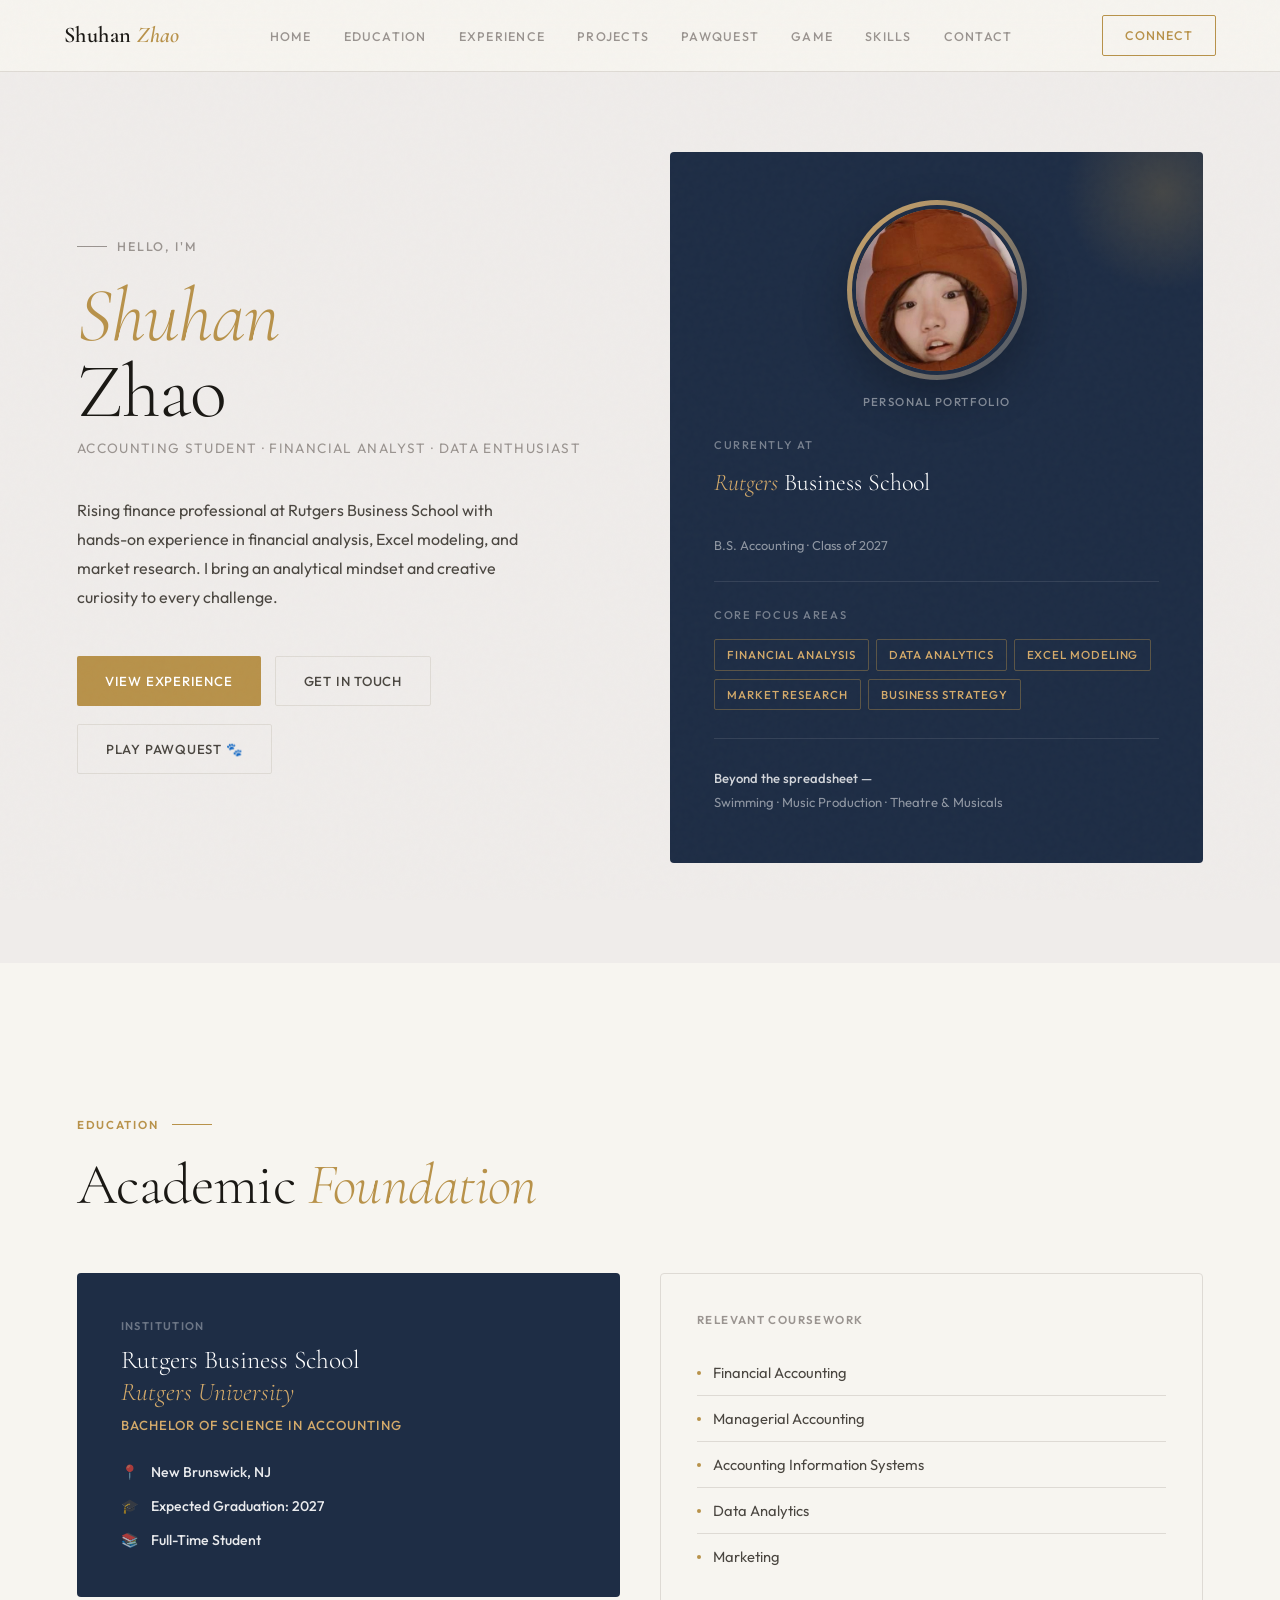
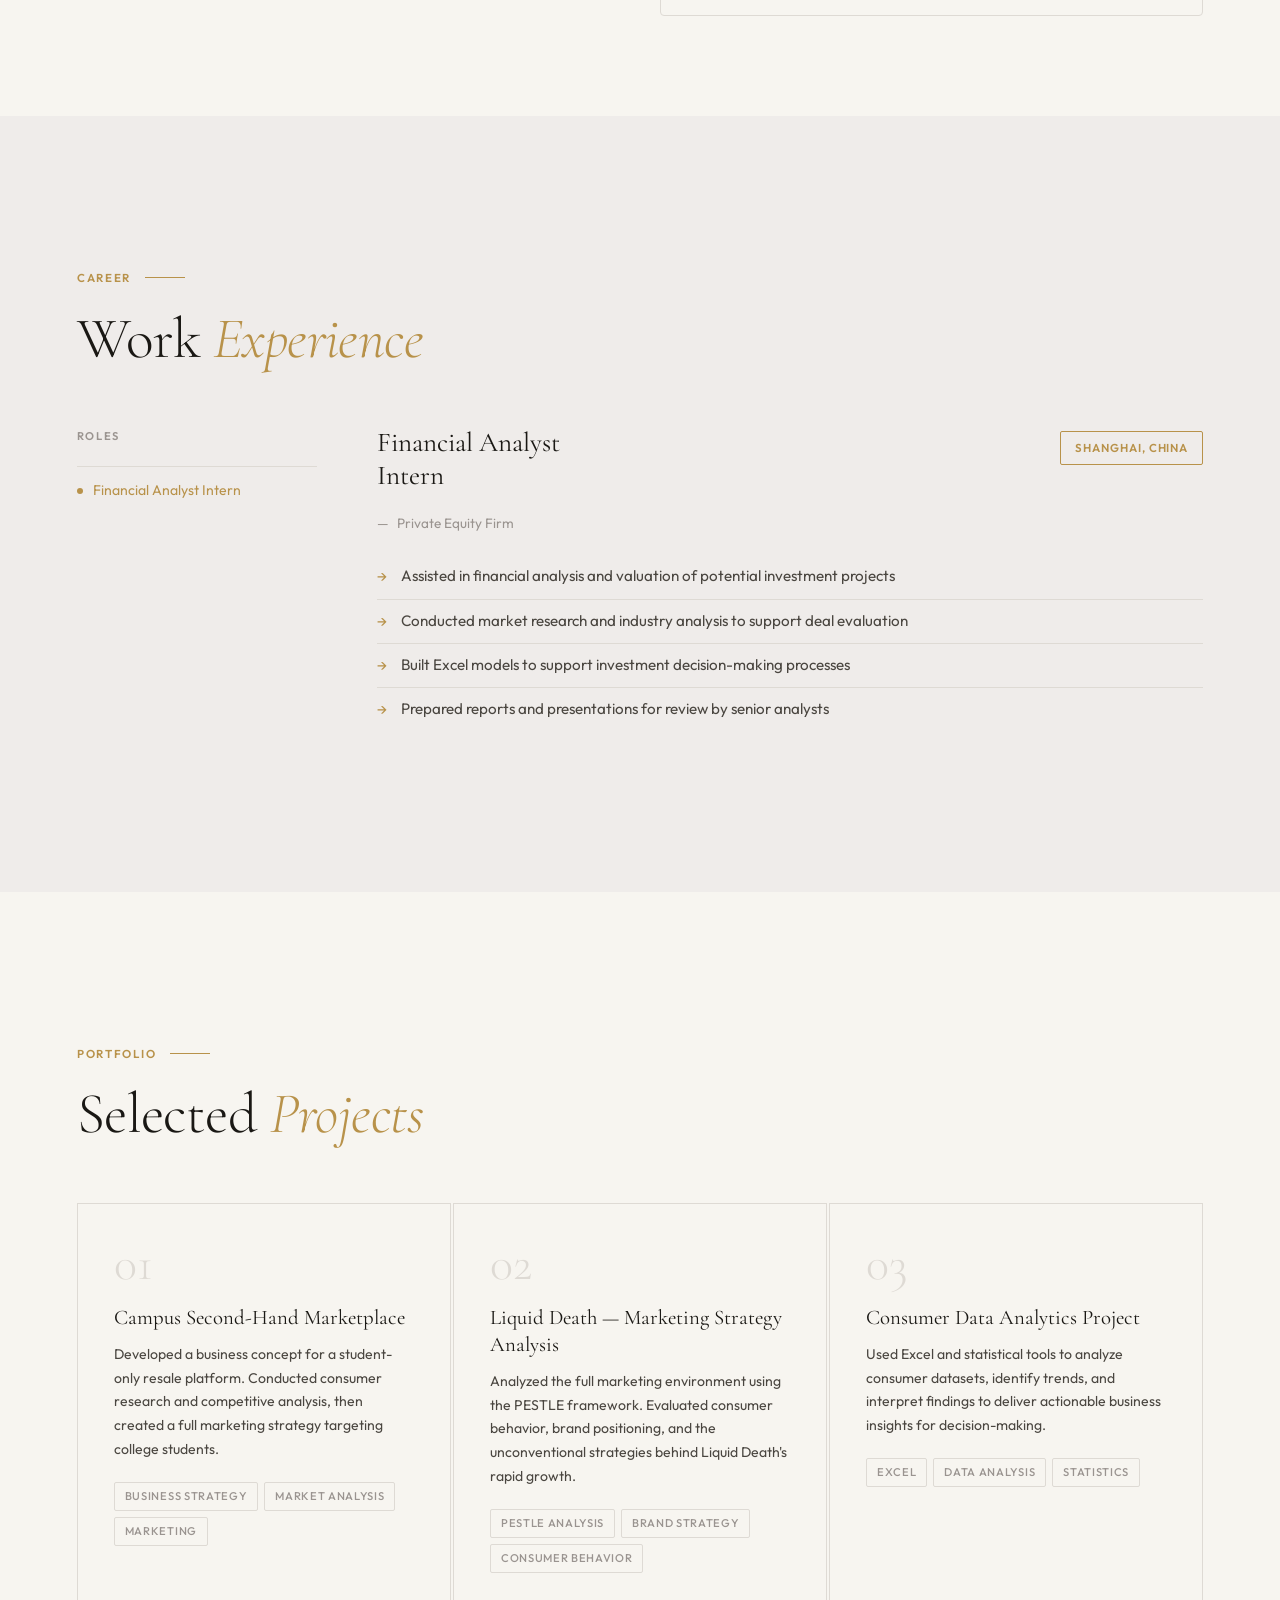
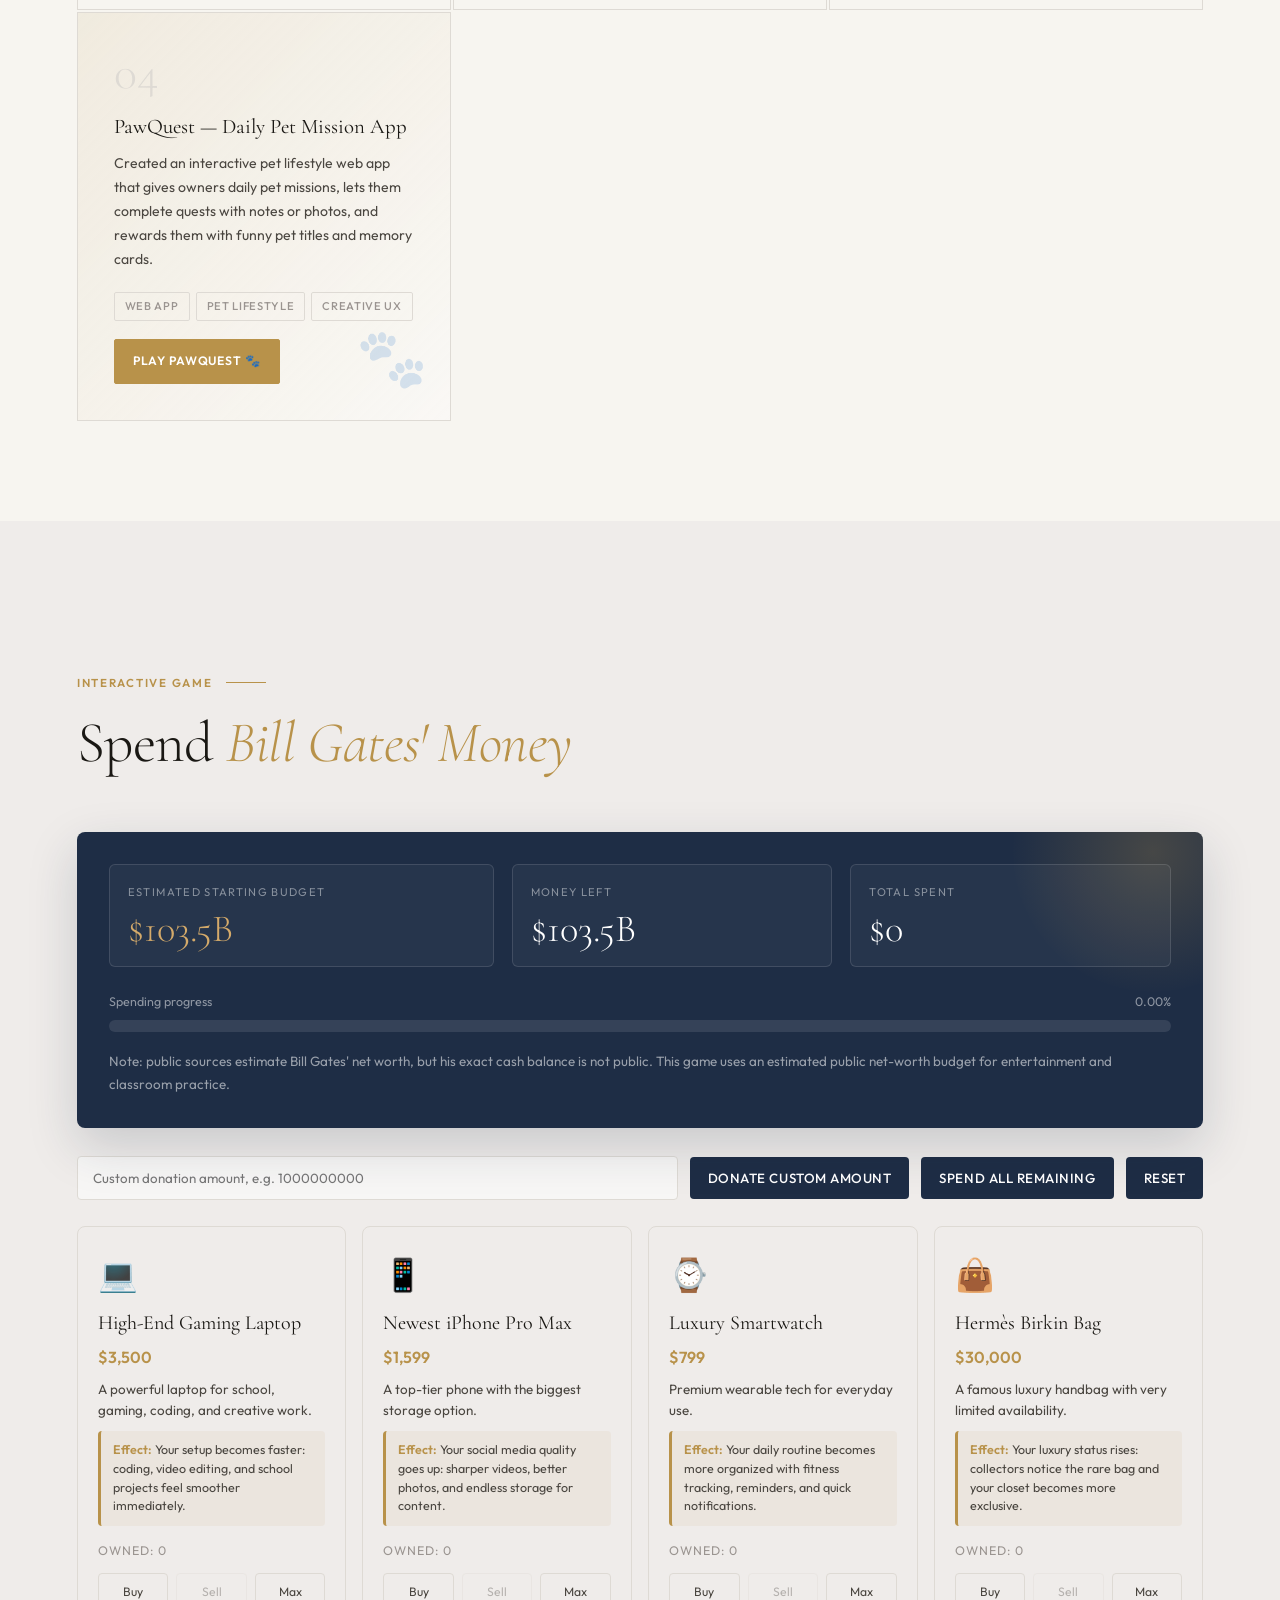
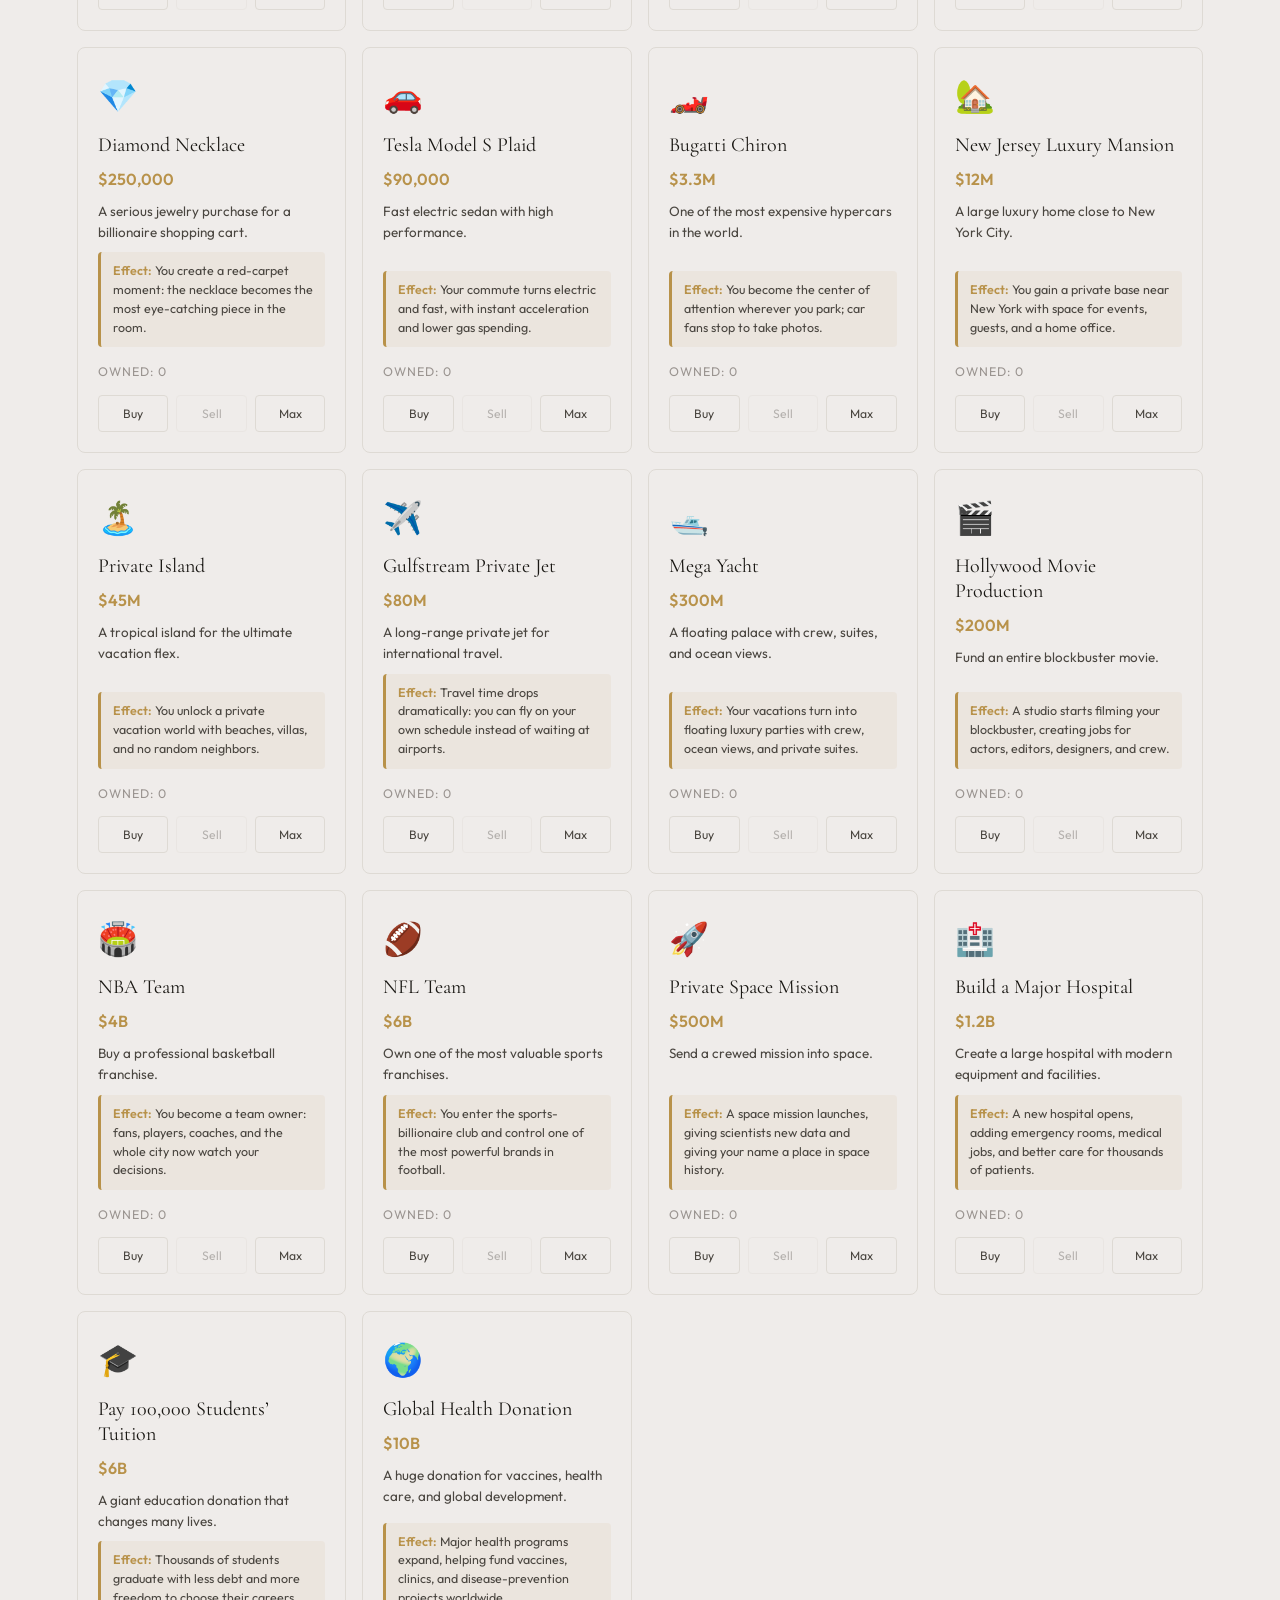
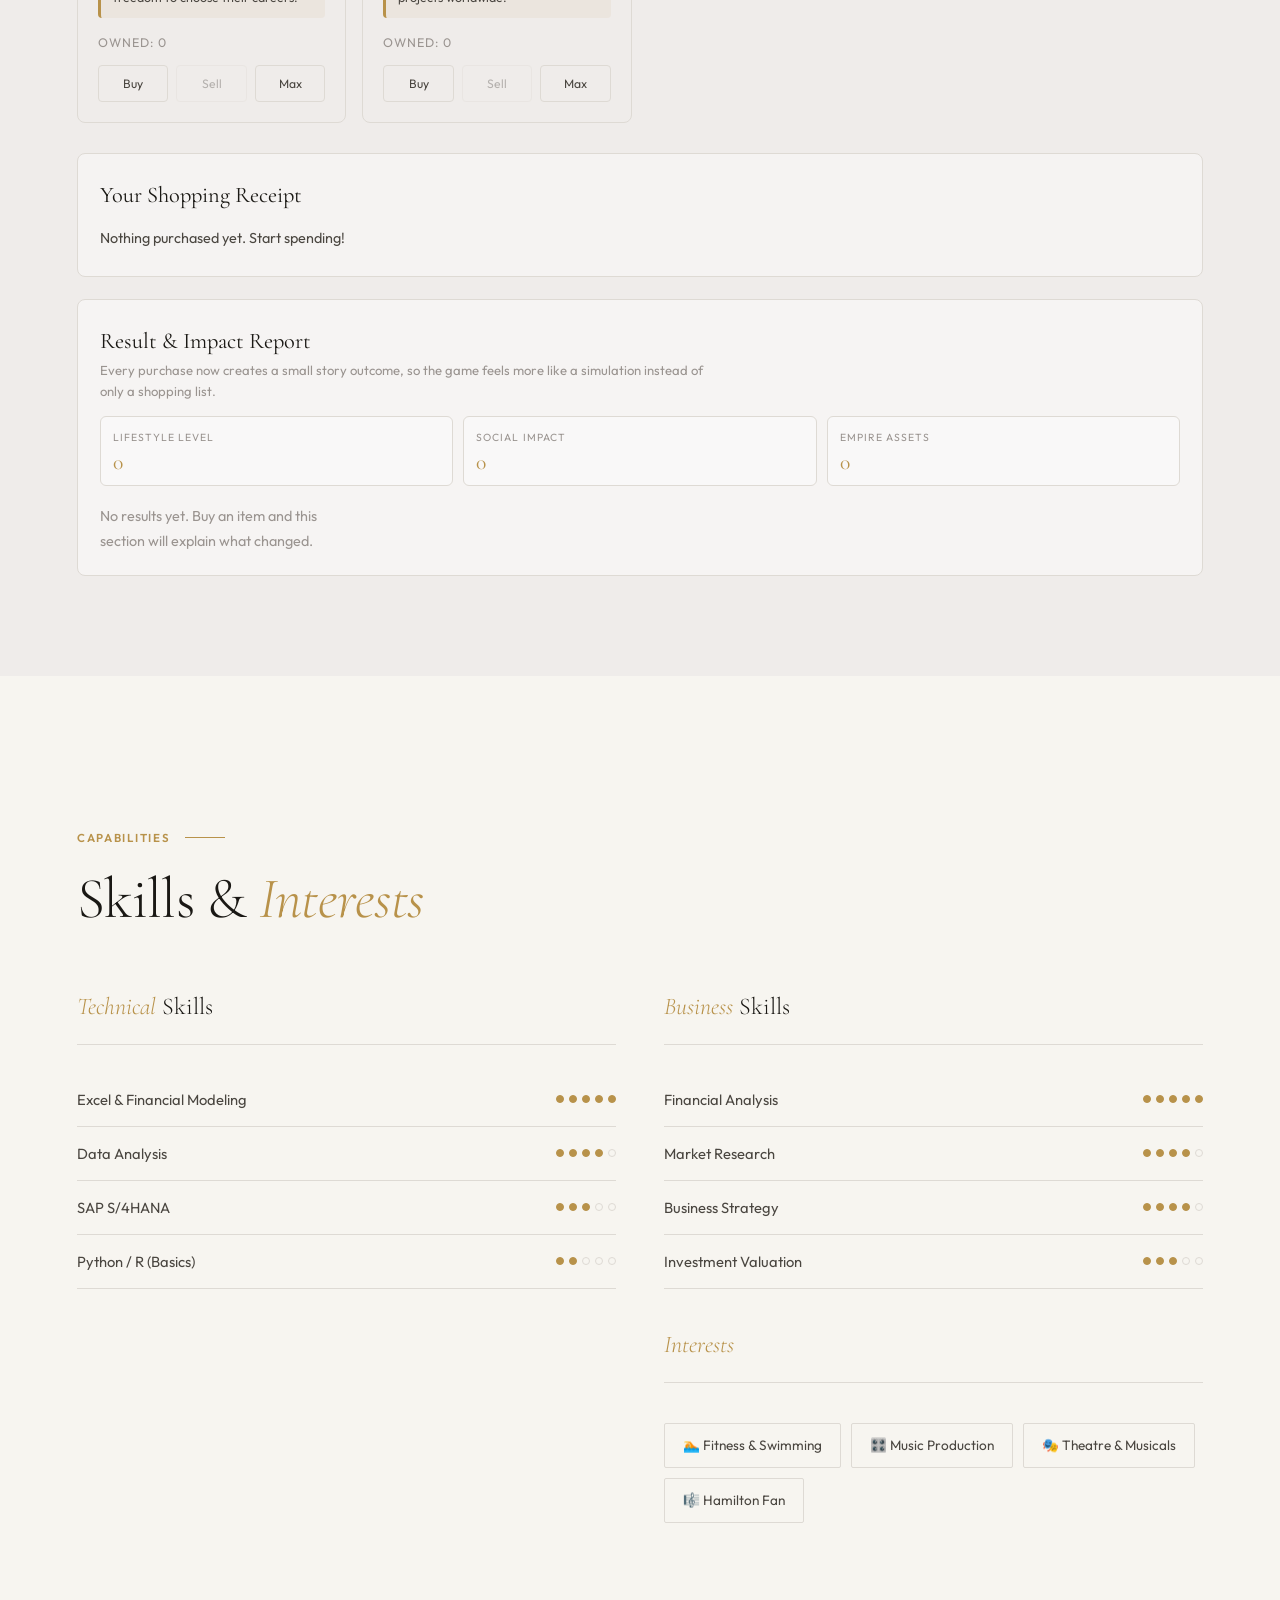
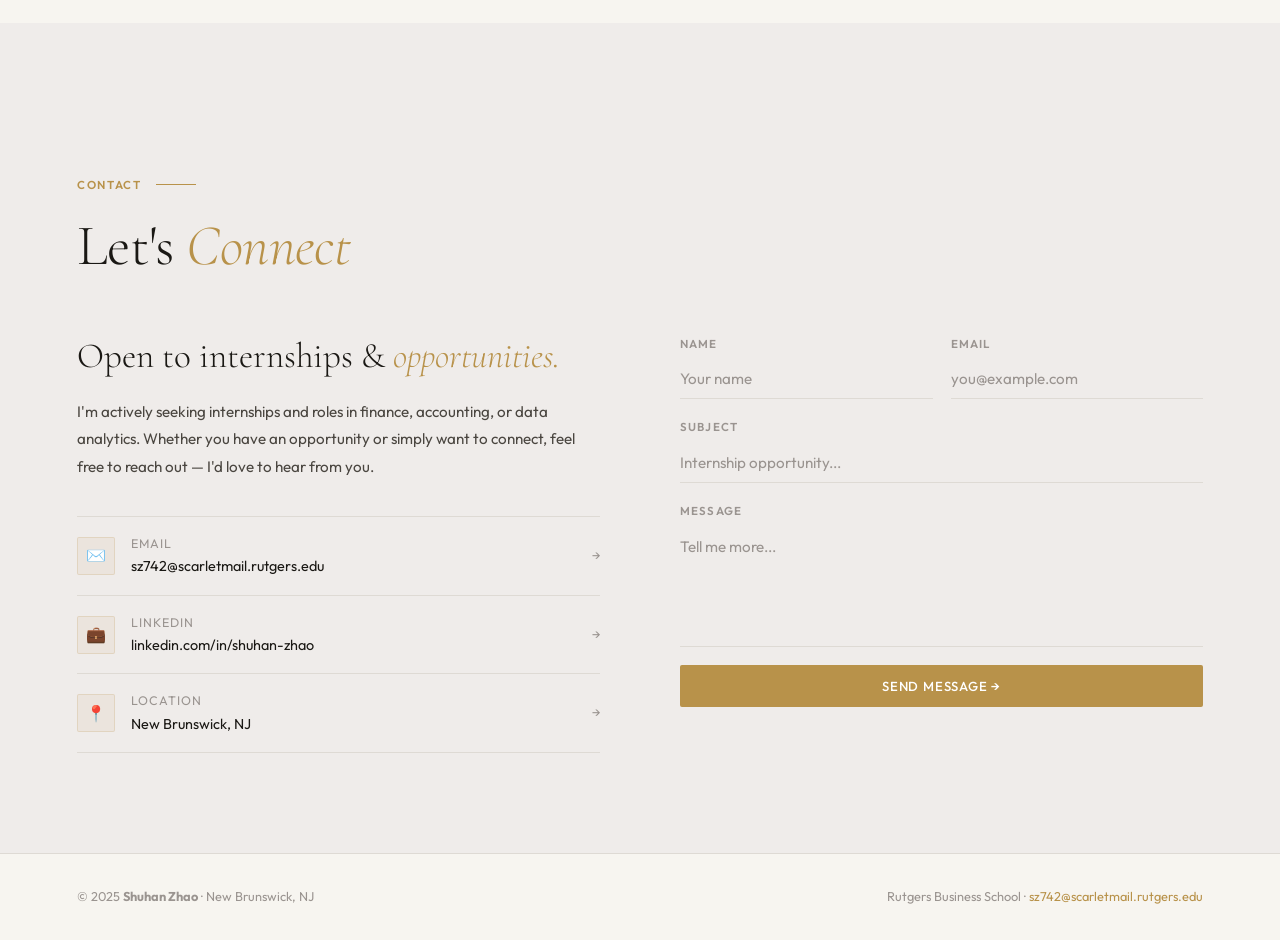
==== commit 91db3d90: "Add files via upload" ====
--- a/shuhan_portfolio_with_pawquest/index.html
+++ b/shuhan_portfolio_with_pawquest/index.html
@@ -284,7 +284,9 @@
 
     @media (max-width:900px) {
       #home { grid-template-columns:1fr; }
-      .hero-right { display:none; }
+      .hero-right { display:block; margin-top:28px; }
+      .hero-card { padding:32px 24px; }
+      .profile-photo-wrap { width:160px; height:160px; }
       .edu-block, .exp-grid, .skills-wrapper, .contact-layout { grid-template-columns:1fr; }
       .exp-sidebar { display:none; }
       .form-row { grid-template-columns:1fr; }
